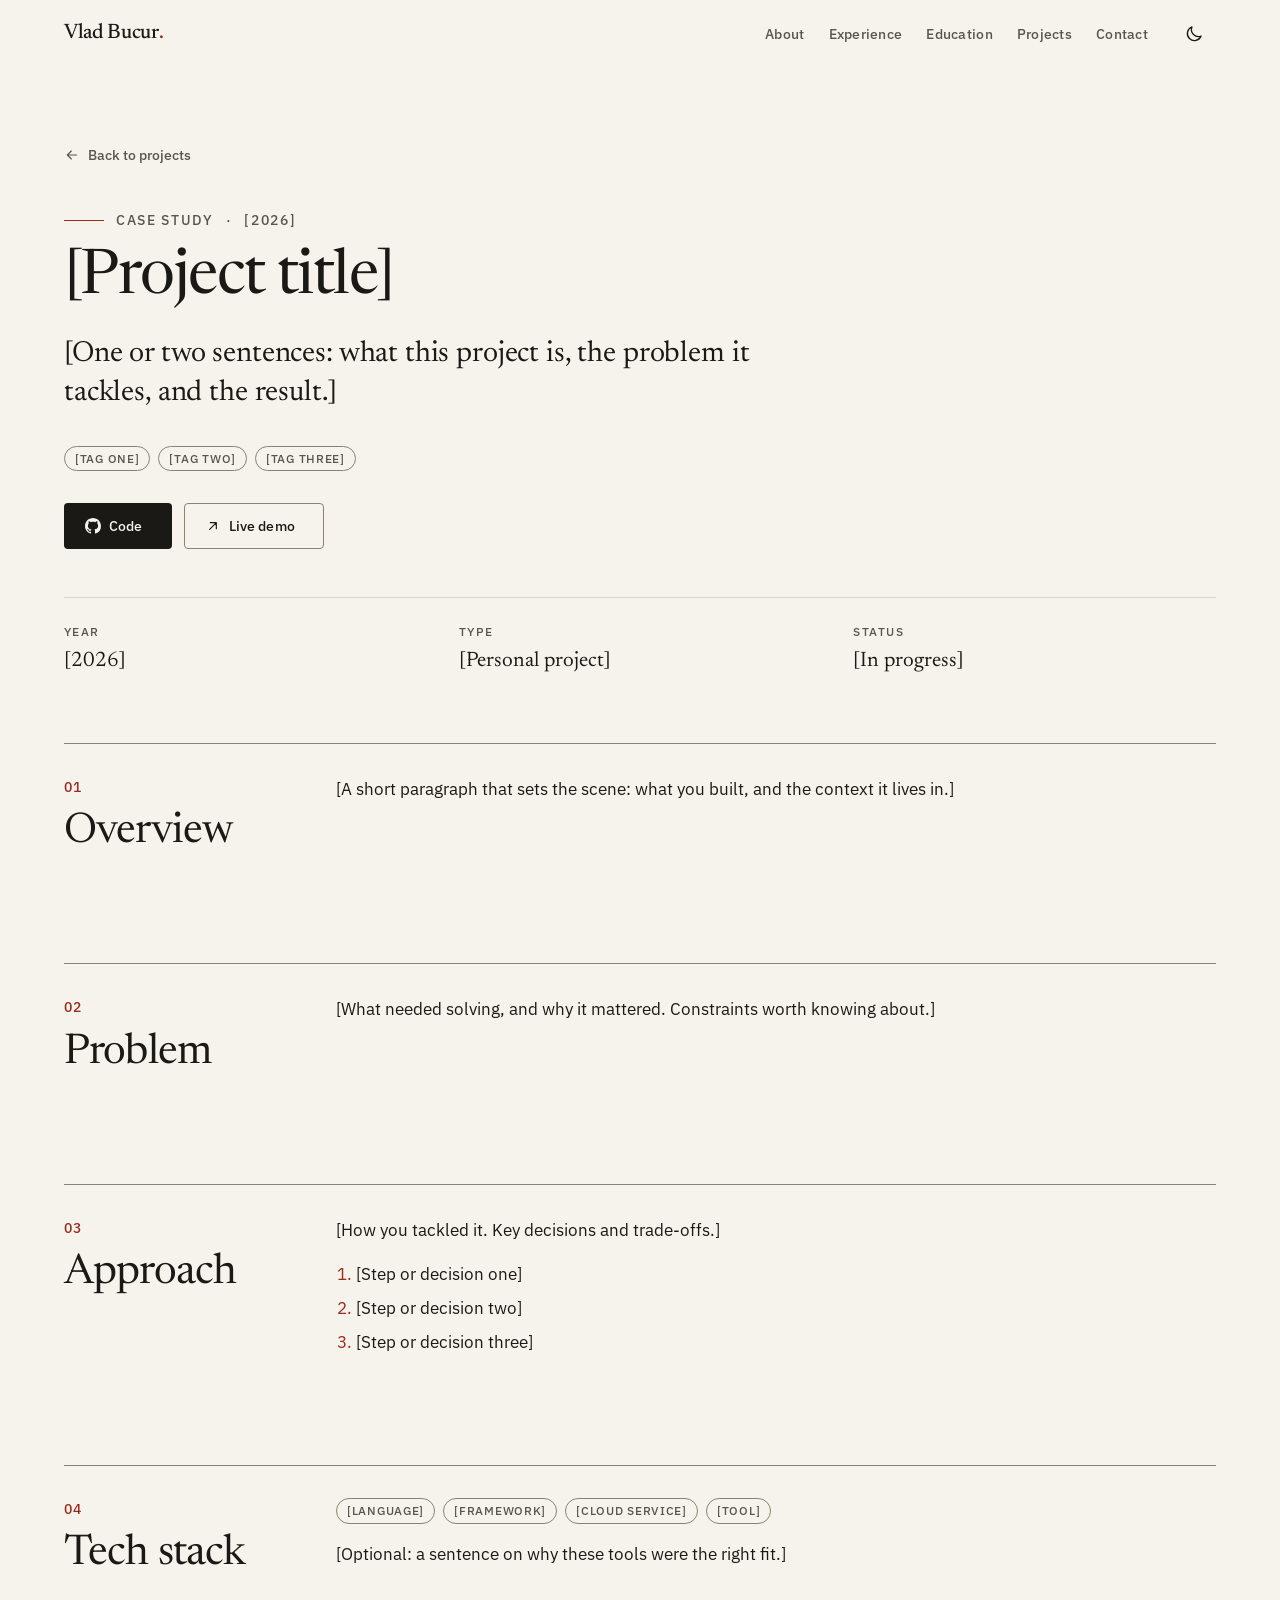
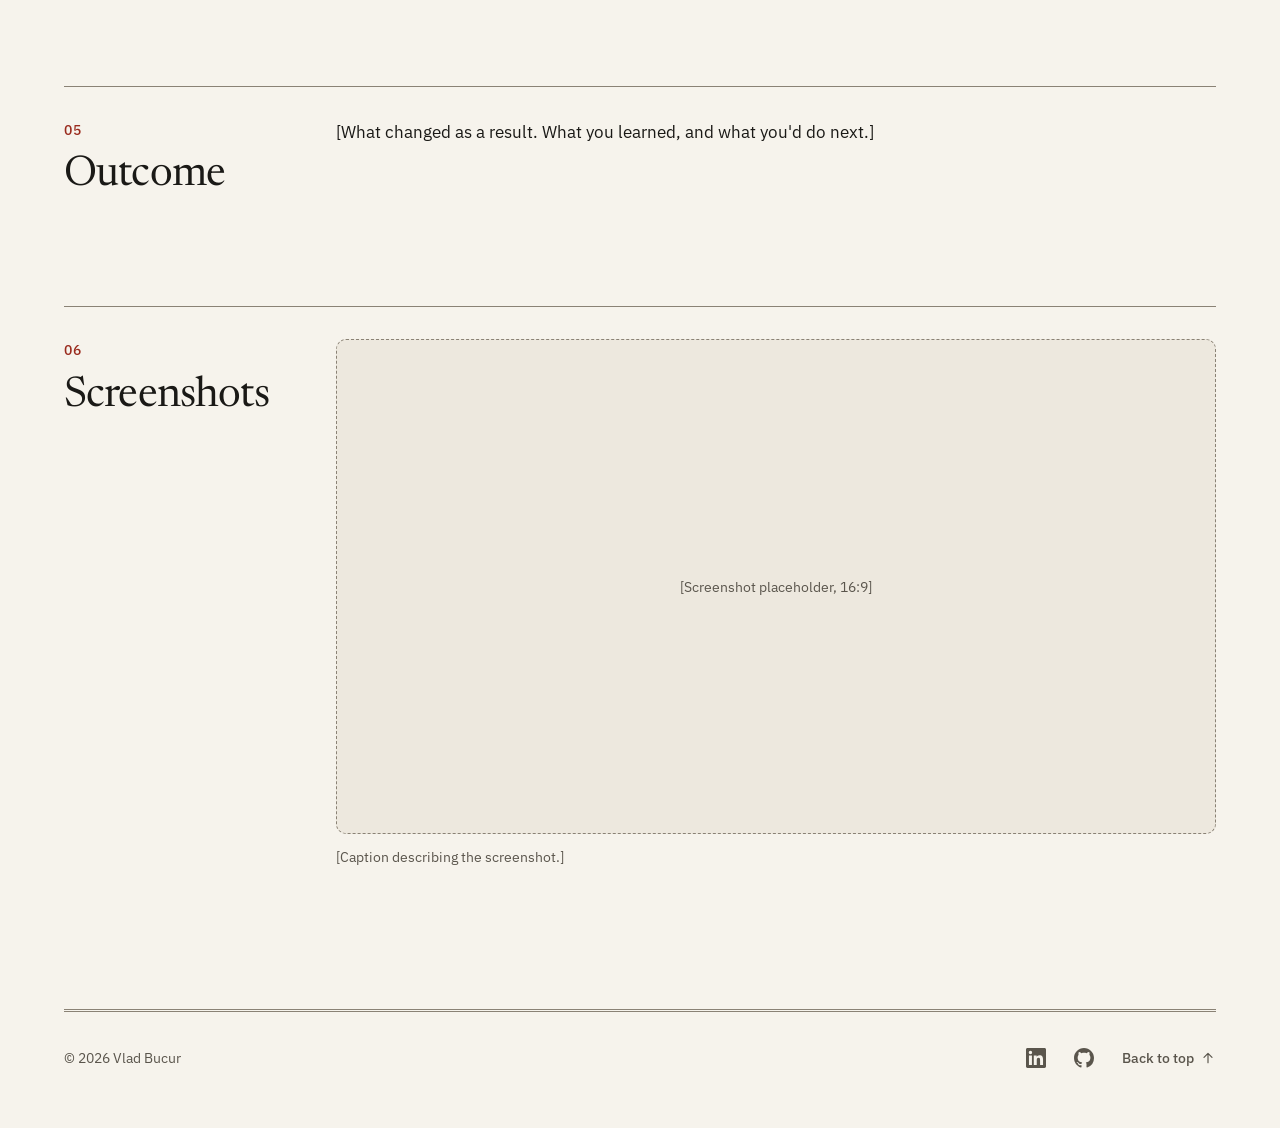
==== projects/_template/index.html @ edc07be3 "Launch personal portfolio site Static GitHub Pages site: hero with monogram (photo slot), About, Exp" ====
<!doctype html>
<!--
  PROJECT CASE-STUDY TEMPLATE
  1. Copy this whole folder: projects/_template/  to  projects/<your-slug>/
  2. In the copy, replace every placeholder in [square brackets] and the <title>/description.
  3. Delete the <meta name="robots" content="noindex"> line so the page can be indexed.
  4. Put screenshots next to this file (e.g. projects/<your-slug>/screenshot-1.png)
     and swap the placeholder box in "Screenshots" for an <img> (example inside).
     Strip location data from images and crop or blur hostnames, IPs, usernames,
     and internal URLs before committing.
  5. Add a matching card on the home page (see the comment in index.html, #projects).
  Paths are relative (../../assets/...) so the page works at any base URL.
-->
<html lang="en">
<head>
  <meta charset="utf-8">
  <meta name="viewport" content="width=device-width, initial-scale=1">
  <title>[Project title] — Vlad Bucur</title>
  <meta name="robots" content="noindex">

  <!-- Apply the saved theme before first paint (prevents a light/dark flash). -->
  <script>
    (function () {
      var d = document.documentElement;
      d.classList.add('js');
      try {
        var t = localStorage.getItem('theme');
        if (t === 'light' || t === 'dark') d.setAttribute('data-theme', t);
      } catch (e) {}
    })();
  </script>

  <meta name="description" content="[One-sentence summary of the project.]">
  <meta name="color-scheme" content="light dark">
  <meta name="theme-color" content="#F6F3EC" media="(prefers-color-scheme: light)">
  <meta name="theme-color" content="#131210" media="(prefers-color-scheme: dark)">
  <meta property="og:type" content="article">
  <meta property="og:title" content="[Project title] — Vlad Bucur">
  <meta property="og:description" content="[One-sentence summary of the project.]">
  <meta name="twitter:card" content="summary">
  <meta name="twitter:title" content="[Project title] — Vlad Bucur">
  <meta name="twitter:description" content="[One-sentence summary of the project.]">

  <link rel="icon" href="../../assets/img/favicon.svg" type="image/svg+xml">

  <link rel="preconnect" href="https://fonts.googleapis.com">
  <link rel="preconnect" href="https://fonts.gstatic.com" crossorigin>
  <link rel="stylesheet" href="https://fonts.googleapis.com/css2?family=IBM+Plex+Sans:wght@400;500&family=Newsreader:ital,opsz,wght@0,6..72,400;0,6..72,500;1,6..72,400&display=swap">
  <link rel="stylesheet" href="../../assets/css/style.css">
  <script src="../../assets/js/main.js" defer></script>
</head>
<body id="top">
  <a class="skip-link" href="#main">Skip to content</a>

  <!-- ===================== Header (links point back to the home page) ===================== -->
  <header class="site-header" data-site-header>
    <div class="container site-header__inner">
      <a class="wordmark" href="../../index.html">Vlad Bucur<span class="wordmark__dot" aria-hidden="true">.</span></a>

      <button class="icon-button nav-toggle" type="button" aria-expanded="false" aria-controls="site-nav" data-nav-toggle>
        <span class="visually-hidden">Menu</span>
        <svg viewBox="0 0 24 24" fill="none" stroke="currentColor" stroke-width="1.6" stroke-linecap="round" aria-hidden="true" focusable="false"><line class="nav-toggle__bar nav-toggle__bar--top" x1="4" y1="9" x2="20" y2="9"/><line class="nav-toggle__bar nav-toggle__bar--bottom" x1="4" y1="15" x2="20" y2="15"/></svg>
      </button>

      <nav class="site-nav" id="site-nav" aria-label="Primary">
        <ul class="site-nav__list">
          <li><a class="site-nav__link" href="../../index.html#about">About</a></li>
          <li><a class="site-nav__link" href="../../index.html#experience">Experience</a></li>
          <li><a class="site-nav__link" href="../../index.html#education">Education</a></li>
          <li><a class="site-nav__link" href="../../index.html#projects">Projects</a></li>
          <li><a class="site-nav__link" href="../../index.html#contact">Contact</a></li>
        </ul>
      </nav>

      <div class="site-header__actions">
        <button class="icon-button theme-toggle" type="button" aria-label="Dark theme" aria-pressed="false" data-theme-toggle>
          <svg class="theme-toggle__moon" viewBox="0 0 24 24" fill="none" stroke="currentColor" stroke-width="1.6" stroke-linecap="round" stroke-linejoin="round" aria-hidden="true" focusable="false"><path d="M20.5 14.5A8.5 8.5 0 0 1 9.5 3.5a8.5 8.5 0 1 0 11 11z"/></svg>
          <svg class="theme-toggle__sun" viewBox="0 0 24 24" fill="none" stroke="currentColor" stroke-width="1.6" stroke-linecap="round" aria-hidden="true" focusable="false"><circle cx="12" cy="12" r="4"/><path d="M12 2.5v2M12 19.5v2M4.6 4.6 6 6M18 18l1.4 1.4M2.5 12h2M19.5 12h2M4.6 19.4 6 18M18 6l1.4-1.4"/></svg>
        </button>
      </div>
    </div>
  </header>

  <main id="main" tabindex="-1">
    <article class="case-study" aria-labelledby="case-study-title">

      <!-- ===================== Intro ===================== -->
      <header class="container case-study__intro">
        <a class="case-study__back" href="../../index.html#projects">
          <svg viewBox="0 0 24 24" fill="none" stroke="currentColor" stroke-width="1.75" stroke-linecap="round" stroke-linejoin="round" aria-hidden="true" focusable="false"><path d="M19 12H5M11 6l-6 6 6 6"/></svg>
          Back to projects
        </a>

        <p class="eyebrow case-study__eyebrow">Case study <span aria-hidden="true">·</span> <span>[2026]</span></p>
        <h1 class="case-study__title" id="case-study-title">[Project title]</h1>
        <p class="lede case-study__summary">[One or two sentences: what this project is, the problem it tackles, and the result.]</p>

        <ul class="tag-list case-study__tags" role="list" aria-label="Technologies">
          <li class="tag">[Tag one]</li>
          <li class="tag">[Tag two]</li>
          <li class="tag">[Tag three]</li>
        </ul>

        <!-- Remove any link the project doesn't have. -->
        <ul class="button-row case-study__actions" role="list">
          <li>
            <a class="button button--primary" href="https://github.com/Corpus777/[repo-name]" target="_blank" rel="noopener noreferrer">
              <svg viewBox="0 0 16 16" fill="currentColor" aria-hidden="true" focusable="false"><path d="M8 0C3.58 0 0 3.58 0 8c0 3.54 2.29 6.53 5.47 7.59.4.07.55-.17.55-.38 0-.19-.01-.82-.01-1.49-2.01.37-2.53-.49-2.69-.94-.09-.23-.48-.94-.82-1.13-.28-.15-.68-.52-.01-.53.63-.01 1.08.58 1.23.82.72 1.21 1.87.87 2.33.66.07-.52.28-.87.51-1.07-1.78-.2-3.64-.89-3.64-3.95 0-.87.31-1.59.82-2.15-.08-.2-.36-1.02.08-2.12 0 0 .67-.21 2.2.82.64-.18 1.32-.27 2-.27.68 0 1.36.09 2 .27 1.53-1.04 2.2-.82 2.2-.82.44 1.1.16 1.92.08 2.12.51.56.82 1.27.82 2.15 0 3.07-1.87 3.75-3.65 3.95.29.25.54.73.54 1.48 0 1.07-.01 1.93-.01 2.2 0 .21.15.46.55.38A8.013 8.013 0 0 0 16 8c0-4.42-3.58-8-8-8z"/></svg>
              Code<span class="visually-hidden"> (opens in a new tab)</span>
            </a>
          </li>
          <li>
            <a class="button button--secondary" href="[https://live-demo-url]" target="_blank" rel="noopener noreferrer">
              <svg viewBox="0 0 24 24" fill="none" stroke="currentColor" stroke-width="1.75" stroke-linecap="round" stroke-linejoin="round" aria-hidden="true" focusable="false"><path d="M7 17 17 7M8 7h9v9"/></svg>
              Live demo<span class="visually-hidden"> (opens in a new tab)</span>
            </a>
          </li>
        </ul>

        <dl class="case-study__facts">
          <div>
            <dt>Year</dt>
            <dd>[2026]</dd>
          </div>
          <div>
            <dt>Type</dt>
            <dd>[Personal project]</dd>
          </div>
          <div>
            <dt>Status</dt>
            <dd>[In progress]</dd>
          </div>
        </dl>
      </header>

      <!-- ===================== 01 Overview ===================== -->
      <section class="section" aria-labelledby="overview-title">
        <div class="container">
          <div class="section__grid">
            <div class="section__head">
              <span class="section__num" aria-hidden="true">01</span>
              <h2 class="section__title" id="overview-title">Overview</h2>
            </div>
            <div class="section__body prose">
              <p>[A short paragraph that sets the scene: what you built, and the context it lives in.]</p>
            </div>
          </div>
        </div>
      </section>

      <!-- ===================== 02 Problem ===================== -->
      <section class="section" aria-labelledby="problem-title">
        <div class="container">
          <div class="section__grid">
            <div class="section__head">
              <span class="section__num" aria-hidden="true">02</span>
              <h2 class="section__title" id="problem-title">Problem</h2>
            </div>
            <div class="section__body prose">
              <p>[What needed solving, and why it mattered. Constraints worth knowing about.]</p>
            </div>
          </div>
        </div>
      </section>

      <!-- ===================== 03 Approach ===================== -->
      <section class="section" aria-labelledby="approach-title">
        <div class="container">
          <div class="section__grid">
            <div class="section__head">
              <span class="section__num" aria-hidden="true">03</span>
              <h2 class="section__title" id="approach-title">Approach</h2>
            </div>
            <div class="section__body prose">
              <p>[How you tackled it. Key decisions and trade-offs.]</p>
              <ol>
                <li>[Step or decision one]</li>
                <li>[Step or decision two]</li>
                <li>[Step or decision three]</li>
              </ol>
            </div>
          </div>
        </div>
      </section>

      <!-- ===================== 04 Tech stack ===================== -->
      <section class="section" aria-labelledby="stack-title">
        <div class="container">
          <div class="section__grid">
            <div class="section__head">
              <span class="section__num" aria-hidden="true">04</span>
              <h2 class="section__title" id="stack-title">Tech stack</h2>
            </div>
            <div class="section__body prose">
              <ul class="tag-list" role="list" aria-label="Tech stack">
                <li class="tag">[Language]</li>
                <li class="tag">[Framework]</li>
                <li class="tag">[Cloud service]</li>
                <li class="tag">[Tool]</li>
              </ul>
              <p>[Optional: a sentence on why these tools were the right fit.]</p>
            </div>
          </div>
        </div>
      </section>

      <!-- ===================== 05 Outcome ===================== -->
      <section class="section" aria-labelledby="outcome-title">
        <div class="container">
          <div class="section__grid">
            <div class="section__head">
              <span class="section__num" aria-hidden="true">05</span>
              <h2 class="section__title" id="outcome-title">Outcome</h2>
            </div>
            <div class="section__body prose">
              <p>[What changed as a result. What you learned, and what you'd do next.]</p>
            </div>
          </div>
        </div>
      </section>

      <!-- ===================== 06 Screenshots ===================== -->
      <section class="section" aria-labelledby="screenshots-title">
        <div class="container">
          <div class="section__grid">
            <div class="section__head">
              <span class="section__num" aria-hidden="true">06</span>
              <h2 class="section__title" id="screenshots-title">Screenshots</h2>
            </div>
            <div class="section__body">
              <figure class="case-study__figure">
                <!-- Replace this placeholder box with your image, e.g.
                     <img src="screenshot-1.png" alt="Describe what the screenshot shows" width="1600" height="900" loading="lazy"> -->
                <div class="case-study__placeholder">[Screenshot placeholder, 16:9]</div>
                <figcaption>[Caption describing the screenshot.]</figcaption>
              </figure>
            </div>
          </div>
        </div>
      </section>

    </article>
  </main>

  <!-- ===================== Footer ===================== -->
  <footer class="site-footer">
    <div class="container">
      <div class="site-footer__inner">
        <p class="site-footer__copy">© 2026 Vlad Bucur</p>
        <div class="site-footer__end">
          <ul class="social-list" role="list">
            <li>
              <a class="icon-button" href="https://www.linkedin.com/in/vladbucur1/" target="_blank" rel="noopener noreferrer" aria-label="LinkedIn (opens in a new tab)">
                <svg viewBox="0 0 24 24" fill="currentColor" aria-hidden="true" focusable="false"><path d="M20.447 20.452h-3.554v-5.569c0-1.328-.027-3.037-1.852-3.037-1.853 0-2.136 1.445-2.136 2.939v5.667H9.351V9h3.414v1.561h.046c.477-.9 1.637-1.85 3.37-1.85 3.601 0 4.267 2.37 4.267 5.455v6.286zM5.337 7.433a2.062 2.062 0 1 1 0-4.125 2.062 2.062 0 0 1 0 4.125zM7.119 20.452H3.555V9h3.564v11.452zM22.225 0H1.771C.792 0 0 .774 0 1.729v20.542C0 23.227.792 24 1.771 24h20.451C23.2 24 24 23.227 24 22.271V1.729C24 .774 23.2 0 22.222 0h.003z"/></svg>
              </a>
            </li>
            <li>
              <a class="icon-button" href="https://github.com/Corpus777" target="_blank" rel="noopener noreferrer" aria-label="GitHub (opens in a new tab)">
                <svg viewBox="0 0 16 16" fill="currentColor" aria-hidden="true" focusable="false"><path d="M8 0C3.58 0 0 3.58 0 8c0 3.54 2.29 6.53 5.47 7.59.4.07.55-.17.55-.38 0-.19-.01-.82-.01-1.49-2.01.37-2.53-.49-2.69-.94-.09-.23-.48-.94-.82-1.13-.28-.15-.68-.52-.01-.53.63-.01 1.08.58 1.23.82.72 1.21 1.87.87 2.33.66.07-.52.28-.87.51-1.07-1.78-.2-3.64-.89-3.64-3.95 0-.87.31-1.59.82-2.15-.08-.2-.36-1.02.08-2.12 0 0 .67-.21 2.2.82.64-.18 1.32-.27 2-.27.68 0 1.36.09 2 .27 1.53-1.04 2.2-.82 2.2-.82.44 1.1.16 1.92.08 2.12.51.56.82 1.27.82 2.15 0 3.07-1.87 3.75-3.65 3.95.29.25.54.73.54 1.48 0 1.07-.01 1.93-.01 2.2 0 .21.15.46.55.38A8.013 8.013 0 0 0 16 8c0-4.42-3.58-8-8-8z"/></svg>
              </a>
            </li>
          </ul>
          <a class="site-footer__top" href="#top">
            Back to top
            <svg viewBox="0 0 24 24" fill="none" stroke="currentColor" stroke-width="1.75" stroke-linecap="round" stroke-linejoin="round" aria-hidden="true" focusable="false"><path d="M12 19V5M6 11l6-6 6 6"/></svg>
          </a>
        </div>
      </div>
    </div>
  </footer>
</body>
</html>
---- assets/css/style.css ----
/* ==========================================================================
   Vlad Bucur — portfolio stylesheet
   Direction: "Editorial" — serif display (Newsreader) + sans body (IBM Plex Sans),
   paper-and-ink palette with a single red-ink accent, hairline rules.

   Contents
     1.  Tokens (light default, explicit dark, system-dark fallback)
     2.  Base & reset
     3.  Utilities (container, visually-hidden, skip link, eyebrow, prose)
     4.  Header & navigation
     5.  Buttons & icon buttons
     6.  Hero & portrait
     7.  Sections (shared two-column layout)
     8.  Timeline (experience + education)
     9.  Projects (empty state, grid, card, tags)
     10. Contact link rows
     11. Footer
     12. Case-study page (projects/<slug>/index.html)
     13. Motion & reduced motion
     14. Print

   Naming: BEM-ish. .block, .block__element, .block--modifier.
           State classes are prefixed .is-* (toggled by assets/js/main.js).
           html.js is added by the inline <head> script when JS runs.
   ========================================================================== */


/* 1. Tokens
   ========================================================================== */

:root {
  color-scheme: light;

  /* Color — light (default). Contrast checked against --bg/--surface/--bg-sunken:
     text 15.9:1, muted 6.1–7.1:1, accent 6.3–7.3:1, rule-strong 3.1–3.6:1 (UI). */
  --bg: #F6F3EC;            /* paper */
  --bg-sunken: #EDE8DE;     /* recessed panels, portrait frame */
  --surface: #FBFAF6;       /* raised cards */
  --text: #1A1916;          /* ink */
  --text-muted: #5A554C;
  --rule: #DCD5C8;          /* decorative hairlines */
  --rule-strong: #8A8275;   /* borders that identify controls (>= 3:1) */
  --accent: #9A2B1E;        /* red ink */
  --accent-strong: #7A1F14; /* accent hover */
  --on-accent: #FBFAF6;
  --ink: var(--text);       /* primary button fill */
  --on-ink: var(--bg);
  --focus: var(--accent);

  /* Type */
  --font-display: "Newsreader", "Iowan Old Style", "Palatino Linotype", Palatino, Georgia, serif;
  --font-sans: "IBM Plex Sans", ui-sans-serif, system-ui, -apple-system, "Segoe UI", Roboto, "Helvetica Neue", Arial, sans-serif;

  --step--1: clamp(0.8125rem, 0.79rem + 0.1vw, 0.875rem);
  --step-0: clamp(1rem, 0.97rem + 0.15vw, 1.0625rem);
  --step-1: clamp(1.125rem, 1.06rem + 0.35vw, 1.3125rem);
  --step-2: clamp(1.375rem, 1.22rem + 0.75vw, 1.875rem);
  --step-3: clamp(1.75rem, 1.45rem + 1.5vw, 2.75rem);
  --step-4: clamp(2.25rem, 1.7rem + 2.75vw, 4rem);
  --step-5: clamp(3rem, 1.9rem + 5.5vw, 6.75rem);

  /* Space (8pt-ish scale) */
  --space-3xs: 0.25rem;
  --space-2xs: 0.5rem;
  --space-xs: 0.75rem;
  --space-s: 1rem;
  --space-m: 1.5rem;
  --space-l: 2rem;
  --space-xl: 3rem;
  --space-2xl: 4rem;
  --space-3xl: 6rem;
  --space-section: clamp(3.5rem, 2rem + 6vw, 7rem);

  /* Shape: s = controls, m = containers, full = tags + portrait arch */
  --radius-s: 4px;
  --radius-m: 10px;
  --radius-full: 999px;

  /* Layout */
  --container: 72rem;
  --gutter: clamp(1rem, 0.5rem + 2.5vw, 2.5rem);
  --measure: 68ch;
  --header-h: 4.25rem;
  --touch: 44px;

  /* Motion */
  --ease: cubic-bezier(0.2, 0.7, 0.2, 1);
  --dur: 180ms;
}

/* Explicit dark choice (set by the toggle, persisted in localStorage). */
:root[data-theme="dark"] {
  color-scheme: dark;
  /* Contrast vs --bg/--surface/--bg-sunken: text 14–15.2:1, muted 6.5–7:1,
     accent 7–7.6:1, rule-strong 3.1–3.4:1 (UI). */
  --bg: #131210;
  --bg-sunken: #1C1B18;
  --surface: #1B1A17;
  --text: #ECE7DC;
  --text-muted: #A59E91;
  --rule: #2F2C27;
  --rule-strong: #6F685D;
  --accent: #EE8B72;
  --accent-strong: #F5A893;
  --on-accent: #131210;
}

/* No explicit choice: follow the OS. Keep in sync with the block above. */
@media (prefers-color-scheme: dark) {
  :root:not([data-theme="light"]) {
    color-scheme: dark;
    --bg: #131210;
    --bg-sunken: #1C1B18;
    --surface: #1B1A17;
    --text: #ECE7DC;
    --text-muted: #A59E91;
    --rule: #2F2C27;
    --rule-strong: #6F685D;
    --accent: #EE8B72;
    --accent-strong: #F5A893;
    --on-accent: #131210;
  }
}


/* 2. Base & reset
   ========================================================================== */

*,
*::before,
*::after {
  box-sizing: border-box;
}

html {
  -webkit-text-size-adjust: 100%;
  text-size-adjust: 100%;
  scroll-padding-top: calc(var(--header-h) + var(--space-s));
}

body {
  margin: 0;
  min-height: 100vh;
  background-color: var(--bg);
  color: var(--text);
  font-family: var(--font-sans);
  font-size: var(--step-0);
  line-height: 1.6;
  text-rendering: optimizeLegibility;
  -webkit-font-smoothing: antialiased;
  -moz-osx-font-smoothing: grayscale;
  overflow-wrap: break-word;
}

h1, h2, h3, h4, p, ul, ol, dl, dd, figure {
  margin: 0;
}

h1, h2, h3, h4 {
  font-family: var(--font-display);
  font-weight: 400;
  line-height: 1.15;
  letter-spacing: -0.01em;
  text-wrap: balance;
}

p {
  text-wrap: pretty;
}

img,
svg {
  display: block;
  max-width: 100%;
}

a {
  color: inherit;
  text-decoration-thickness: 1px;
  text-underline-offset: 0.2em;
}

button {
  font: inherit;
  color: inherit;
}

::selection {
  background-color: var(--accent);
  color: var(--on-accent);
}

:focus-visible {
  outline: 2px solid var(--focus);
  outline-offset: 3px;
  border-radius: var(--radius-s);
}

/* Programmatic focus target for the skip link; no ring needed. */
main:focus {
  outline: none;
}


/* 3. Utilities
   ========================================================================== */

.container {
  width: 100%;
  max-width: calc(var(--container) + 2 * var(--gutter));
  margin-inline: auto;
  padding-inline: var(--gutter);
}

.visually-hidden {
  position: absolute !important;
  width: 1px;
  height: 1px;
  margin: -1px;
  padding: 0;
  overflow: hidden;
  clip: rect(0 0 0 0);
  clip-path: inset(50%);
  white-space: nowrap;
  border: 0;
}

.skip-link {
  position: absolute;
  top: var(--space-xs);
  left: var(--gutter);
  z-index: 100;
  display: inline-flex;
  align-items: center;
  min-height: var(--touch);
  padding: 0 var(--space-s);
  border-radius: var(--radius-s);
  background-color: var(--ink);
  color: var(--on-ink);
  font-weight: 500;
  text-decoration: none;
  transform: translateY(-200%);
}

.skip-link:focus,
.skip-link:focus-visible {
  transform: none;
}

/* Small uppercase label used above titles. */
.eyebrow {
  display: flex;
  flex-wrap: wrap;
  align-items: center;
  gap: var(--space-3xs) var(--space-xs);
  font-family: var(--font-sans);
  font-size: var(--step--1);
  font-weight: 500;
  letter-spacing: 0.12em;
  text-transform: uppercase;
  color: var(--text-muted);
}

/* Long-form text block with a comfortable measure. */
.prose {
  max-width: var(--measure);
}

.prose > * + * {
  margin-top: 1em;
}

.prose a,
.text-link {
  color: var(--accent);
  text-decoration-line: underline;
  text-decoration-color: color-mix(in srgb, currentColor 40%, transparent);
  transition: color var(--dur) var(--ease), text-decoration-color var(--dur) var(--ease);
}

.prose a:hover,
.text-link:hover {
  color: var(--accent-strong);
  text-decoration-color: currentColor;
}

/* Plain lists only: classed lists (.tag-list, etc.) keep their own styling. */
.prose ul:not([class]),
.prose ol:not([class]) {
  padding-left: 1.25rem;
}

.prose ul:not([class]) > li + li,
.prose ol:not([class]) > li + li {
  margin-top: 0.4em;
}

.prose ul:not([class]) > li::marker,
.prose ol:not([class]) > li::marker {
  color: var(--accent);
  font-variant-numeric: tabular-nums;
}

/* Larger serif paragraph that opens a section. */
.lede {
  max-width: 34ch;
  font-family: var(--font-display);
  font-size: var(--step-2);
  line-height: 1.35;
  letter-spacing: -0.005em;
  color: var(--text);
}

/* Typographer's ampersand. */
.amp {
  font-family: var(--font-display);
  font-style: italic;
  color: var(--accent);
}


/* 4. Header & navigation
   ========================================================================== */

.site-header {
  position: sticky;
  top: 0;
  z-index: 50;
  background-color: var(--bg);
  border-bottom: 1px solid transparent;
  transition: border-color var(--dur) var(--ease);
}

.site-header.is-scrolled,
.site-header.is-nav-open {
  border-bottom-color: var(--rule);
}

.site-header__inner {
  display: flex;
  align-items: center;
  gap: var(--space-s);
  min-height: var(--header-h);
}

.wordmark {
  display: inline-flex;
  align-items: center;
  min-height: var(--touch);
  margin-right: auto;
  font-family: var(--font-display);
  font-size: 1.3125rem;
  font-weight: 500;
  letter-spacing: -0.015em;
  text-decoration: none;
  white-space: nowrap;
}

.wordmark__dot {
  color: var(--accent);
}

.site-nav__list {
  display: flex;
  flex-wrap: wrap;
  gap: 0 var(--space-m);
  list-style: none;
  padding: 0;
}

.site-nav__link {
  position: relative;
  display: inline-flex;
  align-items: center;
  min-height: var(--touch);
  font-size: var(--step--1);
  font-weight: 500;
  letter-spacing: 0.02em;
  color: var(--text-muted);
  text-decoration: none;
  transition: color var(--dur) var(--ease);
}

.site-nav__link::after {
  content: "";
  position: absolute;
  left: 0;
  right: 0;
  bottom: 0.625rem;
  height: 1px;
  background-color: currentColor;
  transform: scaleX(0);
  transform-origin: left center;
  transition: transform var(--dur) var(--ease);
}

.site-nav__link:hover,
.site-nav__link[aria-current] {
  color: var(--text);
}

.site-nav__link:hover::after,
.site-nav__link[aria-current]::after {
  transform: scaleX(1);
}

.site-header__actions {
  display: flex;
  align-items: center;
  gap: var(--space-3xs);
}

/* Theme toggle icon swap: moon in light mode, sun in dark mode. */
.theme-toggle__sun {
  display: none;
}

:root[data-theme="dark"] .theme-toggle__sun {
  display: block;
}

:root[data-theme="dark"] .theme-toggle__moon {
  display: none;
}

@media (prefers-color-scheme: dark) {
  :root:not([data-theme="light"]) .theme-toggle__sun {
    display: block;
  }

  :root:not([data-theme="light"]) .theme-toggle__moon {
    display: none;
  }
}

/* Menu icon: two rules that cross into an X when open. */
.nav-toggle__bar {
  transform-origin: 12px 12px;
  transition: transform var(--dur) var(--ease);
}

.nav-toggle[aria-expanded="true"] .nav-toggle__bar--top {
  transform: rotate(45deg) translateY(3px);
}

.nav-toggle[aria-expanded="true"] .nav-toggle__bar--bottom {
  transform: rotate(-45deg) translateY(-3px);
}

/* JS-only controls are hidden when scripts don't run. */
html:not(.js) .theme-toggle,
html:not(.js) .nav-toggle {
  display: none;
}

/* Small screens */
@media not all and (min-width: 48em) {
  /* Without JS the nav simply wraps onto its own row; the taller bar scrolls
     away instead of pinning, so it never covers anchor targets. */
  html:not(.js) {
    scroll-padding-top: var(--space-s);
  }

  html:not(.js) .site-header {
    position: static;
  }

  html:not(.js) .site-header__inner {
    flex-wrap: wrap;
  }

  html:not(.js) .site-nav {
    order: 3;
    width: 100%;
    padding-bottom: var(--space-2xs);
  }

  /* With JS: a disclosure panel under the header bar. */
  .js .site-nav {
    position: absolute;
    top: 100%;
    left: 0;
    right: 0;
    display: none;
    max-height: calc(100vh - var(--header-h));
    max-height: calc(100dvh - var(--header-h));
    overflow-y: auto;
    overscroll-behavior: contain;
    background-color: var(--bg);
    border-bottom: 1px solid var(--rule);
  }

  /* The toggle now precedes the nav in the DOM (focus order); keep the old
     tight spacing next to the theme toggle. */
  .js .nav-toggle {
    margin-right: calc(var(--space-3xs) - var(--space-s));
  }

  .js .site-header.is-nav-open .site-nav {
    display: block;
  }

  .js .site-nav__list {
    flex-direction: column;
    max-width: calc(var(--container) + 2 * var(--gutter));
    margin-inline: auto;
    padding: var(--space-2xs) var(--gutter) var(--space-s);
  }

  .js .site-nav__link {
    width: 100%;
    min-height: 3rem;
    font-family: var(--font-display);
    font-size: var(--step-2);
    font-weight: 400;
    letter-spacing: -0.01em;
    color: var(--text);
    border-bottom: 1px solid var(--rule);
  }

  .js .site-nav__list > li:last-child .site-nav__link {
    border-bottom: 0;
  }

  .js .site-nav__link::after {
    display: none;
  }

  .js .site-nav__link[aria-current] {
    color: var(--accent);
    text-decoration: underline;
    text-decoration-thickness: 1px;
    text-underline-offset: 0.25em;
  }
}

@media (min-width: 48em) {
  /* Doubled class so this beats the later .icon-button display rule. */
  .icon-button.nav-toggle {
    display: none;
  }

  .site-nav {
    margin-right: var(--space-2xs);
  }
}


/* 5. Buttons & icon buttons
   ========================================================================== */

.button-row {
  display: flex;
  flex-wrap: wrap;
  gap: var(--space-xs);
  list-style: none;
  padding: 0;
}

.button {
  display: inline-flex;
  align-items: center;
  justify-content: center;
  gap: var(--space-2xs);
  min-height: 2.875rem;
  padding: 0.6875rem 1.25rem;
  border: 1px solid transparent;
  border-radius: var(--radius-s);
  font-family: var(--font-sans);
  font-size: var(--step--1);
  font-weight: 500;
  line-height: 1.2;
  letter-spacing: 0.01em;
  text-decoration: none;
  cursor: pointer;
  transition:
    background-color var(--dur) var(--ease),
    border-color var(--dur) var(--ease),
    color var(--dur) var(--ease);
}

.button svg {
  flex: none;
  width: 1rem;
  height: 1rem;
}

.button--primary {
  background-color: var(--ink);
  color: var(--on-ink);
}

.button--primary:hover {
  background-color: var(--accent);
  color: var(--on-accent);
}

.button--secondary {
  border-color: var(--rule-strong);
  color: var(--text);
}

.button--secondary:hover {
  border-color: var(--text);
  background-color: var(--bg-sunken);
}

.icon-button {
  display: inline-grid;
  place-items: center;
  width: var(--touch);
  height: var(--touch);
  padding: 0;
  border: 1px solid transparent;
  border-radius: var(--radius-s);
  background: transparent;
  color: var(--text);
  cursor: pointer;
  transition: background-color var(--dur) var(--ease), color var(--dur) var(--ease);
}

.icon-button:hover {
  background-color: var(--bg-sunken);
}

.icon-button svg {
  width: 1.25rem;
  height: 1.25rem;
}


/* 6. Hero & portrait
   ========================================================================== */

.hero {
  padding-block: clamp(2.5rem, 1rem + 6vw, 6rem) clamp(3rem, 1.5rem + 6vw, 6.5rem);
}

.hero__grid {
  display: grid;
  grid-template-columns: minmax(0, 1fr);
  gap: var(--space-xl);
  align-items: center;
}

.hero__eyebrow::before {
  content: "";
  width: 2.5rem;
  height: 1px;
  background-color: var(--accent);
}

@media not all and (min-width: 30em) {
  .hero__eyebrow {
    column-gap: var(--space-2xs);
  }

  .hero__eyebrow::before {
    display: none;
  }
}

.hero__title {
  margin-top: var(--space-m);
  font-size: var(--step-5);
  font-weight: 400;
  line-height: 0.95;
  letter-spacing: -0.03em;
}

.hero__role {
  margin-top: var(--space-s);
  font-family: var(--font-display);
  font-size: var(--step-2);
  font-style: italic;
  line-height: 1.2;
  color: var(--accent);
}

.hero__tagline {
  max-width: 38ch;
  margin-top: var(--space-m);
  font-size: var(--step-1);
  line-height: 1.55;
  color: var(--text-muted);
}

.hero__actions {
  margin-top: var(--space-l);
}

/* Portrait: arch-topped frame with an offset hairline outline.
   The monogram sits underneath; the <img> covers it once loaded and is
   removed on error, so a missing photo never shows a broken-image icon. */
.portrait {
  position: relative;
  isolation: isolate;
  width: clamp(11rem, 44vw, 15rem);
  margin-right: 0.875rem; /* room for the offset outline */
  --portrait-radius: 50% 50% var(--radius-m) var(--radius-m) / 40% 40% var(--radius-m) var(--radius-m);
}

.portrait::before {
  content: "";
  position: absolute;
  inset: 0;
  z-index: -1;
  border: 1px solid var(--accent);
  border-radius: var(--portrait-radius);
  transform: translate(0.875rem, 0.875rem);
}

.portrait__frame {
  position: relative;
  display: grid;
  place-items: center;
  aspect-ratio: 4 / 5;
  overflow: hidden;
  border-radius: var(--portrait-radius);
  background-color: var(--bg-sunken);
}

/* Contour rings radiating from the base of the arch (monogram backdrop). */
.portrait__frame::before {
  content: "";
  position: absolute;
  inset: 0;
  background-image: repeating-radial-gradient(
    circle at 50% 100%,
    transparent 0 13px,
    var(--rule) 13.5px 14.5px,
    transparent 15px 16px
  );
  -webkit-mask-image: radial-gradient(circle at 50% 52%, transparent 0 28%, #000 62%);
  mask-image: radial-gradient(circle at 50% 52%, transparent 0 28%, #000 62%);
}

.portrait__monogram {
  position: relative;
  font-family: var(--font-display);
  font-size: clamp(3.75rem, 2.5rem + 5vw, 6.5rem);
  font-style: italic;
  font-weight: 400;
  line-height: 1;
  letter-spacing: -0.05em;
  color: var(--accent);
  user-select: none;
  /* optical nudge: italics lean right */
  transform: translateX(-0.04em);
}

.portrait__img {
  position: absolute;
  inset: 0;
  width: 100%;
  height: 100%;
  object-fit: cover;
  object-position: 50% 25%;
  color: transparent; /* no-JS fallback: hide alt text if the file is missing */
  transition: opacity 400ms var(--ease);
}

/* With JS, keep the photo invisible until it has actually loaded. */
.js .portrait__img:not(.is-loaded) {
  opacity: 0;
}

@media (min-width: 56em) {
  .hero__grid {
    grid-template-columns: minmax(0, 1fr) auto;
    gap: var(--space-3xl);
  }

  .portrait {
    width: clamp(15rem, 24vw, 21rem);
    margin-right: 1.25rem;
  }

  .portrait::before {
    transform: translate(1.25rem, 1.25rem);
  }
}

@media not all and (min-width: 56em) {
  /* Portrait leads on small screens; DOM keeps the h1 first. */
  .hero__portrait {
    order: -1;
  }
}


/* 7. Sections (shared layout)
   ========================================================================== */

.section {
  padding-bottom: var(--space-section);
}

.section__grid {
  display: grid;
  grid-template-columns: minmax(0, 1fr);
  gap: var(--space-l);
  padding-top: var(--space-m);
  border-top: 1px solid var(--rule-strong);
}

.section__head {
  display: flex;
  align-items: baseline;
  gap: var(--space-s);
}

.section__num {
  font-family: var(--font-sans);
  font-size: var(--step--1);
  font-weight: 500;
  font-variant-numeric: tabular-nums lining-nums;
  letter-spacing: 0.08em;
  color: var(--accent);
}

.section__title {
  font-size: var(--step-3);
  line-height: 1.05;
  letter-spacing: -0.02em;
}

.section__body {
  min-width: 0;
}

@media (min-width: 56em) {
  .section__grid {
    grid-template-columns: 14rem minmax(0, 1fr);
    gap: var(--space-xl);
    padding-top: var(--space-l);
  }

  .section__head {
    flex-direction: column;
    gap: var(--space-xs);
    align-self: start;
    position: sticky;
    top: calc(var(--header-h) + var(--space-l));
  }
}


/* 8. Timeline (experience + education)
   ========================================================================== */

.timeline {
  list-style: none;
  padding: 0;
}

.timeline__item {
  display: grid;
  grid-template-columns: minmax(0, 1fr);
  gap: var(--space-3xs) var(--space-l);
  padding-block: var(--space-m);
  border-bottom: 1px solid var(--rule);
}

.timeline__item:first-child {
  padding-top: var(--space-2xs);
}

/* Years: start / dash / end in fixed columns so numerals align vertically. */
.timeline__years {
  order: -1;
  display: grid;
  grid-template-columns: 4.4ch 2ch auto; /* 4 tabular digits + tracking */
  justify-content: start;
  align-items: baseline;
  font-size: var(--step--1);
  font-weight: 500;
  font-variant-numeric: tabular-nums lining-nums;
  letter-spacing: 0.04em;
  color: var(--text-muted);
}

.timeline__dash {
  text-align: center;
}

.timeline__now {
  display: inline-flex;
  align-items: center;
  gap: 0.4em;
  color: var(--accent);
}

.timeline__now::before {
  content: "";
  width: 0.375rem;
  height: 0.375rem;
  border-radius: var(--radius-full);
  background-color: currentColor;
}

.timeline__title {
  font-size: var(--step-2);
  line-height: 1.2;
}

.timeline--education .timeline__title {
  font-size: clamp(1.25rem, 1.14rem + 0.55vw, 1.625rem);
  max-width: 32ch;
}

.timeline__meta {
  margin-top: var(--space-3xs);
  color: var(--text-muted);
}

@media (min-width: 40em) {
  .timeline__item {
    grid-template-columns: 9.5rem minmax(0, 1fr);
    align-items: baseline;
  }
}


/* 9. Projects
   ========================================================================== */

/* Hide the empty state automatically once any project card exists. */
.projects:has(.project-card) .projects__empty {
  display: none;
}

.projects__empty {
  display: grid;
  gap: var(--space-xs);
  max-width: 40rem;
  padding: var(--space-l);
  border: 1px solid var(--rule);
  border-radius: var(--radius-m);
  background-color: var(--surface);
}

.projects__empty-icon {
  width: 2rem;
  height: 2rem;
  color: var(--accent);
}

.projects__empty-title {
  font-family: var(--font-display);
  font-size: var(--step-2);
  font-style: italic;
  line-height: 1.25;
}

.projects__empty-text {
  max-width: 52ch;
  color: var(--text-muted);
}

.projects__empty-link {
  justify-self: start;
  display: inline-flex;
  align-items: center;
  gap: 0.375rem;
  min-height: var(--touch);
  font-weight: 500;
}

.projects__empty-link svg,
.project-card__link svg,
.case-study__back svg,
.site-footer__top svg {
  flex: none;
  width: 1rem;
  height: 1rem;
  transition: transform var(--dur) var(--ease);
}

.projects__empty-link:hover svg {
  transform: translate(2px, -2px);
}

.project-grid {
  display: grid;
  grid-template-columns: repeat(auto-fill, minmax(min(100%, 19rem), 1fr));
  gap: var(--space-m);
}

.project-card {
  display: flex;
  flex-direction: column;
  gap: var(--space-s);
  padding: var(--space-m);
  border: 1px solid var(--rule);
  border-radius: var(--radius-m);
  background-color: var(--surface);
  transition: border-color var(--dur) var(--ease);
}

.project-card:hover,
.project-card:focus-within {
  border-color: var(--rule-strong);
}

.project-card__meta {
  display: flex;
  justify-content: space-between;
  gap: var(--space-s);
  font-size: var(--step--1);
  font-weight: 500;
  font-variant-numeric: tabular-nums lining-nums;
  letter-spacing: 0.08em;
  text-transform: uppercase;
  color: var(--text-muted);
}

.project-card__index {
  color: var(--accent);
}

.project-card__title {
  font-size: var(--step-2);
  line-height: 1.15;
}

.project-card__title a {
  text-decoration: none;
  background-image: linear-gradient(currentColor, currentColor);
  background-size: 0% 1px;
  background-position: 0 100%;
  background-repeat: no-repeat;
  transition: background-size 260ms var(--ease);
}

.project-card__title a:hover {
  background-size: 100% 1px;
}

.project-card__summary {
  color: var(--text-muted);
}

.project-card__links {
  display: flex;
  flex-wrap: wrap;
  gap: 0 var(--space-m);
  margin-top: auto;
  padding: var(--space-3xs) 0 0;
  border-top: 1px solid var(--rule);
  list-style: none;
}

.project-card__link {
  display: inline-flex;
  align-items: center;
  gap: 0.375rem;
  min-height: var(--touch);
  font-size: var(--step--1);
  font-weight: 500;
  color: var(--accent);
  text-decoration: none;
}

.project-card__link:hover {
  color: var(--accent-strong);
  text-decoration: underline;
}

.project-card__link:hover svg {
  transform: translate(2px, -2px);
}

/* Tag chips (non-interactive). */
.tag-list {
  display: flex;
  flex-wrap: wrap;
  gap: var(--space-2xs);
  list-style: none;
  padding: 0;
}

.tag {
  display: inline-flex;
  align-items: center;
  padding: 0.25rem 0.625rem;
  border: 1px solid var(--rule-strong);
  border-radius: var(--radius-full);
  font-size: 0.75rem;
  font-weight: 500;
  line-height: 1.3;
  letter-spacing: 0.06em;
  text-transform: uppercase;
  color: var(--text-muted);
}


/* 10. Contact link rows
   ========================================================================== */

.contact__lede {
  margin-bottom: var(--space-l);
}

.link-list {
  list-style: none;
  padding: 0;
  border-top: 1px solid var(--rule);
}

.link-row {
  display: grid;
  grid-template-columns: minmax(0, 1fr) auto;
  grid-template-areas:
    "label arrow"
    "handle arrow";
  align-items: center;
  gap: 0 var(--space-m);
  padding-block: var(--space-m);
  border-bottom: 1px solid var(--rule);
  text-decoration: none;
}

.link-row__label {
  grid-area: label;
  font-family: var(--font-display);
  font-size: var(--step-3);
  line-height: 1.1;
  letter-spacing: -0.02em;
  transition: color var(--dur) var(--ease);
}

.link-row__handle {
  grid-area: handle;
  font-size: var(--step--1);
  color: var(--text-muted);
  letter-spacing: 0.02em;
}

.link-row__arrow {
  grid-area: arrow;
  width: 1.75rem;
  height: 1.75rem;
  color: var(--accent);
  transition: transform var(--dur) var(--ease);
}

.link-row:hover .link-row__label {
  color: var(--accent);
}

.link-row:hover .link-row__arrow {
  transform: translate(4px, -4px);
}

@media (min-width: 40em) {
  .link-row {
    grid-template-columns: minmax(0, 1fr) auto auto;
    grid-template-areas: "label handle arrow";
    align-items: baseline;
  }

  .link-row__arrow {
    align-self: center;
  }
}


/* 11. Footer
   ========================================================================== */

.site-footer {
  padding-block: var(--space-l) var(--space-xl);
}

.site-footer__inner {
  display: flex;
  flex-wrap: wrap;
  align-items: center;
  justify-content: space-between;
  gap: var(--space-s) var(--space-m);
  padding-top: var(--space-m);
  border-top: 3px double var(--rule-strong);
}

.site-footer__copy {
  font-size: var(--step--1);
  color: var(--text-muted);
  font-variant-numeric: tabular-nums lining-nums;
}

.site-footer__end {
  display: flex;
  align-items: center;
  gap: var(--space-s);
}

.social-list {
  display: flex;
  gap: var(--space-3xs);
  list-style: none;
  padding: 0;
}

.social-list .icon-button {
  color: var(--text-muted);
}

.social-list .icon-button:hover {
  color: var(--text);
}

.site-footer__top {
  display: inline-flex;
  align-items: center;
  gap: 0.375rem;
  min-height: var(--touch);
  font-size: var(--step--1);
  font-weight: 500;
  color: var(--text-muted);
  text-decoration: none;
}

.site-footer__top:hover {
  color: var(--text);
}

.site-footer__top:hover svg {
  transform: translateY(-2px);
}


/* 12. Case-study page
   ========================================================================== */

.case-study__intro {
  padding-block: clamp(2rem, 1rem + 4vw, 4rem) var(--space-2xl);
}

.case-study__back {
  display: inline-flex;
  align-items: center;
  gap: var(--space-2xs);
  min-height: var(--touch);
  font-size: var(--step--1);
  font-weight: 500;
  color: var(--text-muted);
  text-decoration: none;
}

.case-study__back:hover {
  color: var(--text);
}

.case-study__back:hover svg {
  transform: translateX(-3px);
}

.case-study__eyebrow {
  margin-top: var(--space-l);
}

.case-study__eyebrow::before {
  content: "";
  width: 2.5rem;
  height: 1px;
  background-color: var(--accent);
}

.case-study__title {
  margin-top: var(--space-s);
  max-width: 18ch;
  font-size: var(--step-4);
  line-height: 1.02;
  letter-spacing: -0.025em;
}

.case-study__summary {
  margin-top: var(--space-m);
  max-width: 44ch;
}

.case-study__facts {
  display: grid;
  grid-template-columns: repeat(auto-fit, minmax(min(100%, 10rem), 1fr));
  gap: var(--space-s) var(--space-l);
  margin-top: var(--space-xl);
  padding-top: var(--space-m);
  border-top: 1px solid var(--rule);
}

.case-study__facts dt {
  font-size: 0.75rem;
  font-weight: 500;
  letter-spacing: 0.12em;
  text-transform: uppercase;
  color: var(--text-muted);
}

.case-study__facts dd {
  margin-top: var(--space-3xs);
  font-family: var(--font-display);
  font-size: var(--step-1);
}

.case-study__tags,
.case-study__actions {
  margin-top: var(--space-l);
}

.case-study__figure {
  display: grid;
  gap: var(--space-xs);
}

.case-study__placeholder {
  display: grid;
  place-items: center;
  aspect-ratio: 16 / 9;
  padding: var(--space-m);
  border: 1px dashed var(--rule-strong);
  border-radius: var(--radius-m);
  background-color: var(--bg-sunken);
  color: var(--text-muted);
  font-size: var(--step--1);
  text-align: center;
}

.case-study__figure img {
  width: 100%;
  height: auto;
  border: 1px solid var(--rule);
  border-radius: var(--radius-m);
  background-color: var(--bg-sunken);
}

.case-study__figure + .case-study__figure {
  margin-top: var(--space-l);
}

.case-study__figure figcaption {
  font-size: var(--step--1);
  color: var(--text-muted);
}


/* 13. Motion & reduced motion
   ========================================================================== */

@media (prefers-reduced-motion: no-preference) {
  html {
    scroll-behavior: smooth;
  }

  /* Gentle staggered entrance for the hero. Opacity/transform only: no layout shift. */
  .reveal {
    animation: reveal-rise 700ms var(--ease) both;
    animation-delay: calc(var(--reveal-order, 0) * 70ms);
  }

  @keyframes reveal-rise {
    from {
      opacity: 0;
      transform: translateY(0.5rem);
    }
    to {
      opacity: 1;
      transform: none;
    }
  }
}

@media (prefers-reduced-motion: reduce) {
  *,
  *::before,
  *::after {
    animation-duration: 0.01ms !important;
    animation-iteration-count: 1 !important;
    transition-duration: 0.01ms !important;
    scroll-behavior: auto !important;
  }
}


/* 14. Print
   ========================================================================== */

@media print {
  .site-header,
  .skip-link,
  .site-footer__end {
    display: none;
  }

  .section__head {
    position: static;
  }

  :root:root {
    color-scheme: light;
    --bg: #fff;
    --bg-sunken: #fff;
    --surface: #fff;
    --text: #000;
    --text-muted: #4A4640;
    --rule: #CCC;
    --rule-strong: #777;
    --accent: #9A2B1E;
    --accent-strong: #7A1F14;
    --on-accent: #fff;
  }
}
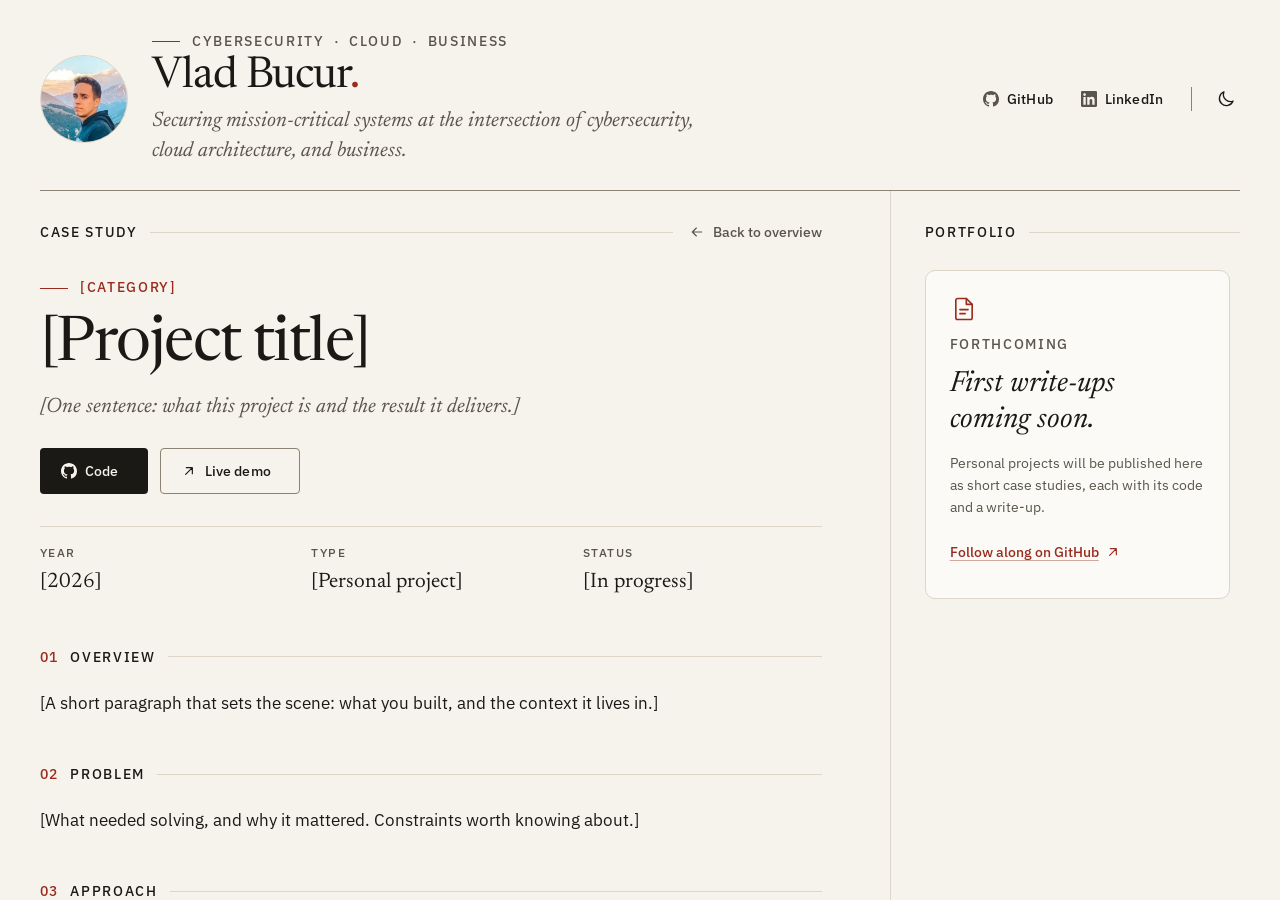
==== commit f24937fc: "Redesign as a two-column resume + portfolio layout Profile header with a round photo; resume column " ====
--- a/projects/_template/index.html
+++ b/projects/_template/index.html
@@ -1,14 +1,20 @@
 <!doctype html>
 <!--
-  PROJECT CASE-STUDY TEMPLATE
-  1. Copy this whole folder: projects/_template/  to  projects/<your-slug>/
-  2. In the copy, replace every placeholder in [square brackets] and the <title>/description.
-  3. Delete the <meta name="robots" content="noindex"> line so the page can be indexed.
-  4. Put screenshots next to this file (e.g. projects/<your-slug>/screenshot-1.png)
-     and swap the placeholder box in "Screenshots" for an <img> (example inside).
-     Strip location data from images and crop or blur hostnames, IPs, usernames,
-     and internal URLs before committing.
-  5. Add a matching card on the home page (see the comment in index.html, #projects).
+  PROJECT PAGE TEMPLATE
+  1. Copy this whole folder, projects/_template/, to projects/<slug>/
+     (slug: lowercase letters and digits, single hyphens between words, e.g. cloud-log-pipeline).
+  2. In the copy, set data-project on <body> to the slug. It must match the
+     slug of the entry in assets/js/projects-data.js; that card is then
+     highlighted in the sidebar. Leave data-root="../../" as it is.
+  3. Replace every placeholder in square brackets, including the <title>, the
+     meta descriptions, the canonical/og:url slug and the GitHub repo name.
+     Remove any button or section the project doesn't need; section numbers update automatically.
+  4. Delete the <meta name="robots" content="noindex"> line so the page can be indexed.
+  5. Add the project's entry at the top of window.PROJECTS in
+     assets/js/projects-data.js (that is what makes it appear in the sidebar).
+  6. Images go next to this file (cover.jpg, screenshot-1.png, ...). Strip location
+     data from every image, and crop or blur hostnames, IP addresses, usernames
+     and internal URLs in screenshots before committing.
   Paths are relative (../../assets/...) so the page works at any base URL.
 -->
 <html lang="en">
@@ -34,7 +40,12 @@
   <meta name="color-scheme" content="light dark">
   <meta name="theme-color" content="#F6F3EC" media="(prefers-color-scheme: light)">
   <meta name="theme-color" content="#131210" media="(prefers-color-scheme: dark)">
+
+  <link rel="canonical" href="https://corpus777.github.io/projects/[slug]/">
+
   <meta property="og:type" content="article">
+  <meta property="og:url" content="https://corpus777.github.io/projects/[slug]/">
+  <meta property="og:site_name" content="Vlad Bucur">
   <meta property="og:title" content="[Project title] — Vlad Bucur">
   <meta property="og:description" content="[One-sentence summary of the project.]">
   <meta name="twitter:card" content="summary">
@@ -47,226 +58,193 @@
   <link rel="preconnect" href="https://fonts.gstatic.com" crossorigin>
   <link rel="stylesheet" href="https://fonts.googleapis.com/css2?family=IBM+Plex+Sans:wght@400;500&family=Newsreader:ital,opsz,wght@0,6..72,400;0,6..72,500;1,6..72,400&display=swap">
   <link rel="stylesheet" href="../../assets/css/style.css">
+
+  <!-- Project data first, then the scripts that use it (defer keeps this order). -->
+  <script src="../../assets/js/projects-data.js" defer></script>
   <script src="../../assets/js/main.js" defer></script>
+  <script src="../../assets/js/portfolio.js" defer></script>
 </head>
-<body id="top">
+<!-- data-root: prefix from this page to the site root. data-project: this project's slug. -->
+<body data-root="../../" data-project="[slug]">
   <a class="skip-link" href="#main">Skip to content</a>
 
-  <!-- ===================== Header (links point back to the home page) ===================== -->
-  <header class="site-header" data-site-header>
-    <div class="container site-header__inner">
-      <a class="wordmark" href="../../index.html">Vlad Bucur<span class="wordmark__dot" aria-hidden="true">.</span></a>
-
-      <button class="icon-button nav-toggle" type="button" aria-expanded="false" aria-controls="site-nav" data-nav-toggle>
-        <span class="visually-hidden">Menu</span>
-        <svg viewBox="0 0 24 24" fill="none" stroke="currentColor" stroke-width="1.6" stroke-linecap="round" aria-hidden="true" focusable="false"><line class="nav-toggle__bar nav-toggle__bar--top" x1="4" y1="9" x2="20" y2="9"/><line class="nav-toggle__bar nav-toggle__bar--bottom" x1="4" y1="15" x2="20" y2="15"/></svg>
-      </button>
-
-      <nav class="site-nav" id="site-nav" aria-label="Primary">
-        <ul class="site-nav__list">
-          <li><a class="site-nav__link" href="../../index.html#about">About</a></li>
-          <li><a class="site-nav__link" href="../../index.html#experience">Experience</a></li>
-          <li><a class="site-nav__link" href="../../index.html#education">Education</a></li>
-          <li><a class="site-nav__link" href="../../index.html#projects">Projects</a></li>
-          <li><a class="site-nav__link" href="../../index.html#contact">Contact</a></li>
+  <div class="shell">
+
+    <!-- ===================== Profile header (name links home) ===================== -->
+    <header class="profile">
+      <div class="portrait profile__portrait reveal" style="--reveal-order: 0">
+        <div class="portrait__frame">
+          <span class="portrait__monogram" aria-hidden="true">VB</span>
+          <img class="portrait__img" src="../../assets/img/profile.jpg" alt="Portrait of Vlad Bucur" width="160" height="160" decoding="async" onload="this.classList.add('is-loaded')" onerror="this.remove()">
+        </div>
+      </div>
+
+      <div class="profile__id">
+        <p class="eyebrow profile__eyebrow reveal" style="--reveal-order: 1">
+          <span class="profile__topics"><span>Cybersecurity</span> <span>Cloud</span> <span>Business</span></span>
+        </p>
+        <p class="profile__name reveal" style="--reveal-order: 2"><a href="../../index.html">Vlad Bucur<span class="profile__dot" aria-hidden="true">.</span><span class="visually-hidden">, home</span></a></p>
+      </div>
+
+      <p class="profile__tagline reveal" style="--reveal-order: 3">Securing mission-critical systems at the intersection of cybersecurity, cloud architecture, and business.</p>
+
+      <div class="profile__actions reveal" style="--reveal-order: 4">
+        <ul class="profile__links" role="list">
+          <li>
+            <a class="profile__link" href="https://github.com/Corpus777" target="_blank" rel="noopener noreferrer">
+              <svg viewBox="0 0 16 16" fill="currentColor" aria-hidden="true" focusable="false"><path d="M8 0C3.58 0 0 3.58 0 8c0 3.54 2.29 6.53 5.47 7.59.4.07.55-.17.55-.38 0-.19-.01-.82-.01-1.49-2.01.37-2.53-.49-2.69-.94-.09-.23-.48-.94-.82-1.13-.28-.15-.68-.52-.01-.53.63-.01 1.08.58 1.23.82.72 1.21 1.87.87 2.33.66.07-.52.28-.87.51-1.07-1.78-.2-3.64-.89-3.64-3.95 0-.87.31-1.59.82-2.15-.08-.2-.36-1.02.08-2.12 0 0 .67-.21 2.2.82.64-.18 1.32-.27 2-.27.68 0 1.36.09 2 .27 1.53-1.04 2.2-.82 2.2-.82.44 1.1.16 1.92.08 2.12.51.56.82 1.27.82 2.15 0 3.07-1.87 3.75-3.65 3.95.29.25.54.73.54 1.48 0 1.07-.01 1.93-.01 2.2 0 .21.15.46.55.38A8.013 8.013 0 0 0 16 8c0-4.42-3.58-8-8-8z"/></svg>
+              GitHub<span class="visually-hidden"> (opens in a new tab)</span>
+            </a>
+          </li>
+          <li>
+            <a class="profile__link" href="https://www.linkedin.com/in/vladbucur1/" target="_blank" rel="noopener noreferrer">
+              <svg viewBox="0 0 24 24" fill="currentColor" aria-hidden="true" focusable="false"><path d="M20.447 20.452h-3.554v-5.569c0-1.328-.027-3.037-1.852-3.037-1.853 0-2.136 1.445-2.136 2.939v5.667H9.351V9h3.414v1.561h.046c.477-.9 1.637-1.85 3.37-1.85 3.601 0 4.267 2.37 4.267 5.455v6.286zM5.337 7.433a2.062 2.062 0 1 1 0-4.125 2.062 2.062 0 0 1 0 4.125zM7.119 20.452H3.555V9h3.564v11.452zM22.225 0H1.771C.792 0 0 .774 0 1.729v20.542C0 23.227.792 24 1.771 24h20.451C23.2 24 24 23.227 24 22.271V1.729C24 .774 23.2 0 22.222 0h.003z"/></svg>
+              LinkedIn<span class="visually-hidden"> (opens in a new tab)</span>
+            </a>
+          </li>
         </ul>
-      </nav>
-
-      <div class="site-header__actions">
+        <span class="profile__divider" aria-hidden="true"></span>
         <button class="icon-button theme-toggle" type="button" aria-label="Dark theme" aria-pressed="false" data-theme-toggle>
           <svg class="theme-toggle__moon" viewBox="0 0 24 24" fill="none" stroke="currentColor" stroke-width="1.6" stroke-linecap="round" stroke-linejoin="round" aria-hidden="true" focusable="false"><path d="M20.5 14.5A8.5 8.5 0 0 1 9.5 3.5a8.5 8.5 0 1 0 11 11z"/></svg>
           <svg class="theme-toggle__sun" viewBox="0 0 24 24" fill="none" stroke="currentColor" stroke-width="1.6" stroke-linecap="round" aria-hidden="true" focusable="false"><circle cx="12" cy="12" r="4"/><path d="M12 2.5v2M12 19.5v2M4.6 4.6 6 6M18 18l1.4 1.4M2.5 12h2M19.5 12h2M4.6 19.4 6 18M18 6l1.4-1.4"/></svg>
         </button>
       </div>
-    </div>
-  </header>
-
-  <main id="main" tabindex="-1">
-    <article class="case-study" aria-labelledby="case-study-title">
-
-      <!-- ===================== Intro ===================== -->
-      <header class="container case-study__intro">
-        <a class="case-study__back" href="../../index.html#projects">
-          <svg viewBox="0 0 24 24" fill="none" stroke="currentColor" stroke-width="1.75" stroke-linecap="round" stroke-linejoin="round" aria-hidden="true" focusable="false"><path d="M19 12H5M11 6l-6 6 6 6"/></svg>
-          Back to projects
-        </a>
-
-        <p class="eyebrow case-study__eyebrow">Case study <span aria-hidden="true">·</span> <span>[2026]</span></p>
-        <h1 class="case-study__title" id="case-study-title">[Project title]</h1>
-        <p class="lede case-study__summary">[One or two sentences: what this project is, the problem it tackles, and the result.]</p>
-
-        <ul class="tag-list case-study__tags" role="list" aria-label="Technologies">
-          <li class="tag">[Tag one]</li>
-          <li class="tag">[Tag two]</li>
-          <li class="tag">[Tag three]</li>
-        </ul>
-
-        <!-- Remove any link the project doesn't have. -->
-        <ul class="button-row case-study__actions" role="list">
-          <li>
-            <a class="button button--primary" href="https://github.com/Corpus777/[repo-name]" target="_blank" rel="noopener noreferrer">
-              <svg viewBox="0 0 16 16" fill="currentColor" aria-hidden="true" focusable="false"><path d="M8 0C3.58 0 0 3.58 0 8c0 3.54 2.29 6.53 5.47 7.59.4.07.55-.17.55-.38 0-.19-.01-.82-.01-1.49-2.01.37-2.53-.49-2.69-.94-.09-.23-.48-.94-.82-1.13-.28-.15-.68-.52-.01-.53.63-.01 1.08.58 1.23.82.72 1.21 1.87.87 2.33.66.07-.52.28-.87.51-1.07-1.78-.2-3.64-.89-3.64-3.95 0-.87.31-1.59.82-2.15-.08-.2-.36-1.02.08-2.12 0 0 .67-.21 2.2.82.64-.18 1.32-.27 2-.27.68 0 1.36.09 2 .27 1.53-1.04 2.2-.82 2.2-.82.44 1.1.16 1.92.08 2.12.51.56.82 1.27.82 2.15 0 3.07-1.87 3.75-3.65 3.95.29.25.54.73.54 1.48 0 1.07-.01 1.93-.01 2.2 0 .21.15.46.55.38A8.013 8.013 0 0 0 16 8c0-4.42-3.58-8-8-8z"/></svg>
-              Code<span class="visually-hidden"> (opens in a new tab)</span>
-            </a>
-          </li>
-          <li>
-            <a class="button button--secondary" href="[https://live-demo-url]" target="_blank" rel="noopener noreferrer">
-              <svg viewBox="0 0 24 24" fill="none" stroke="currentColor" stroke-width="1.75" stroke-linecap="round" stroke-linejoin="round" aria-hidden="true" focusable="false"><path d="M7 17 17 7M8 7h9v9"/></svg>
-              Live demo<span class="visually-hidden"> (opens in a new tab)</span>
-            </a>
-          </li>
-        </ul>
-
-        <dl class="case-study__facts">
-          <div>
-            <dt>Year</dt>
-            <dd>[2026]</dd>
-          </div>
-          <div>
-            <dt>Type</dt>
-            <dd>[Personal project]</dd>
-          </div>
-          <div>
-            <dt>Status</dt>
-            <dd>[In progress]</dd>
-          </div>
-        </dl>
-      </header>
-
-      <!-- ===================== 01 Overview ===================== -->
-      <section class="section" aria-labelledby="overview-title">
-        <div class="container">
-          <div class="section__grid">
-            <div class="section__head">
-              <span class="section__num" aria-hidden="true">01</span>
-              <h2 class="section__title" id="overview-title">Overview</h2>
-            </div>
-            <div class="section__body prose">
-              <p>[A short paragraph that sets the scene: what you built, and the context it lives in.]</p>
-            </div>
-          </div>
+    </header>
+
+    <!-- ===================== Main column: the case study ===================== -->
+    <main id="main" class="shell__main scroller reveal" style="--reveal-order: 3" tabindex="-1" aria-label="Project" data-scroll-region>
+      <article class="case" aria-labelledby="case-title">
+
+        <div class="case__top">
+          <p class="label">Case study</p>
+          <a class="back-link" href="../../index.html">
+            <svg viewBox="0 0 24 24" fill="none" stroke="currentColor" stroke-width="1.75" stroke-linecap="round" stroke-linejoin="round" aria-hidden="true" focusable="false"><path d="M19 12H5M11 6l-6 6 6 6"/></svg>
+            Back to overview
+          </a>
         </div>
-      </section>
-
-      <!-- ===================== 02 Problem ===================== -->
-      <section class="section" aria-labelledby="problem-title">
-        <div class="container">
-          <div class="section__grid">
-            <div class="section__head">
-              <span class="section__num" aria-hidden="true">02</span>
-              <h2 class="section__title" id="problem-title">Problem</h2>
-            </div>
-            <div class="section__body prose">
-              <p>[What needed solving, and why it mattered. Constraints worth knowing about.]</p>
-            </div>
-          </div>
-        </div>
-      </section>
-
-      <!-- ===================== 03 Approach ===================== -->
-      <section class="section" aria-labelledby="approach-title">
-        <div class="container">
-          <div class="section__grid">
-            <div class="section__head">
-              <span class="section__num" aria-hidden="true">03</span>
-              <h2 class="section__title" id="approach-title">Approach</h2>
-            </div>
-            <div class="section__body prose">
-              <p>[How you tackled it. Key decisions and trade-offs.]</p>
-              <ol>
-                <li>[Step or decision one]</li>
-                <li>[Step or decision two]</li>
-                <li>[Step or decision three]</li>
-              </ol>
-            </div>
-          </div>
-        </div>
-      </section>
-
-      <!-- ===================== 04 Tech stack ===================== -->
-      <section class="section" aria-labelledby="stack-title">
-        <div class="container">
-          <div class="section__grid">
-            <div class="section__head">
-              <span class="section__num" aria-hidden="true">04</span>
-              <h2 class="section__title" id="stack-title">Tech stack</h2>
-            </div>
-            <div class="section__body prose">
-              <ul class="tag-list" role="list" aria-label="Tech stack">
-                <li class="tag">[Language]</li>
-                <li class="tag">[Framework]</li>
-                <li class="tag">[Cloud service]</li>
-                <li class="tag">[Tool]</li>
-              </ul>
-              <p>[Optional: a sentence on why these tools were the right fit.]</p>
-            </div>
-          </div>
-        </div>
-      </section>
-
-      <!-- ===================== 05 Outcome ===================== -->
-      <section class="section" aria-labelledby="outcome-title">
-        <div class="container">
-          <div class="section__grid">
-            <div class="section__head">
-              <span class="section__num" aria-hidden="true">05</span>
-              <h2 class="section__title" id="outcome-title">Outcome</h2>
-            </div>
-            <div class="section__body prose">
-              <p>[What changed as a result. What you learned, and what you'd do next.]</p>
-            </div>
-          </div>
-        </div>
-      </section>
-
-      <!-- ===================== 06 Screenshots ===================== -->
-      <section class="section" aria-labelledby="screenshots-title">
-        <div class="container">
-          <div class="section__grid">
-            <div class="section__head">
-              <span class="section__num" aria-hidden="true">06</span>
-              <h2 class="section__title" id="screenshots-title">Screenshots</h2>
-            </div>
-            <div class="section__body">
-              <figure class="case-study__figure">
-                <!-- Replace this placeholder box with your image, e.g.
-                     <img src="screenshot-1.png" alt="Describe what the screenshot shows" width="1600" height="900" loading="lazy"> -->
-                <div class="case-study__placeholder">[Screenshot placeholder, 16:9]</div>
-                <figcaption>[Caption describing the screenshot.]</figcaption>
-              </figure>
-            </div>
-          </div>
-        </div>
-      </section>
-
-    </article>
-  </main>
-
-  <!-- ===================== Footer ===================== -->
-  <footer class="site-footer">
-    <div class="container">
-      <div class="site-footer__inner">
-        <p class="site-footer__copy">© 2026 Vlad Bucur</p>
-        <div class="site-footer__end">
-          <ul class="social-list" role="list">
+
+        <header class="case__intro">
+          <!-- Same wording as the project's "category" in projects-data.js. -->
+          <p class="eyebrow case__crumb">[Category]</p>
+          <h1 class="case__title" id="case-title">[Project title]</h1>
+          <p class="case__subtitle">[One sentence: what this project is and the result it delivers.]</p>
+
+          <!-- Remove any button the project doesn't have. -->
+          <ul class="button-row case__actions" role="list">
             <li>
-              <a class="icon-button" href="https://www.linkedin.com/in/vladbucur1/" target="_blank" rel="noopener noreferrer" aria-label="LinkedIn (opens in a new tab)">
-                <svg viewBox="0 0 24 24" fill="currentColor" aria-hidden="true" focusable="false"><path d="M20.447 20.452h-3.554v-5.569c0-1.328-.027-3.037-1.852-3.037-1.853 0-2.136 1.445-2.136 2.939v5.667H9.351V9h3.414v1.561h.046c.477-.9 1.637-1.85 3.37-1.85 3.601 0 4.267 2.37 4.267 5.455v6.286zM5.337 7.433a2.062 2.062 0 1 1 0-4.125 2.062 2.062 0 0 1 0 4.125zM7.119 20.452H3.555V9h3.564v11.452zM22.225 0H1.771C.792 0 0 .774 0 1.729v20.542C0 23.227.792 24 1.771 24h20.451C23.2 24 24 23.227 24 22.271V1.729C24 .774 23.2 0 22.222 0h.003z"/></svg>
+              <a class="button button--primary" href="https://github.com/Corpus777/[repo-name]" target="_blank" rel="noopener noreferrer">
+                <svg viewBox="0 0 16 16" fill="currentColor" aria-hidden="true" focusable="false"><path d="M8 0C3.58 0 0 3.58 0 8c0 3.54 2.29 6.53 5.47 7.59.4.07.55-.17.55-.38 0-.19-.01-.82-.01-1.49-2.01.37-2.53-.49-2.69-.94-.09-.23-.48-.94-.82-1.13-.28-.15-.68-.52-.01-.53.63-.01 1.08.58 1.23.82.72 1.21 1.87.87 2.33.66.07-.52.28-.87.51-1.07-1.78-.2-3.64-.89-3.64-3.95 0-.87.31-1.59.82-2.15-.08-.2-.36-1.02.08-2.12 0 0 .67-.21 2.2.82.64-.18 1.32-.27 2-.27.68 0 1.36.09 2 .27 1.53-1.04 2.2-.82 2.2-.82.44 1.1.16 1.92.08 2.12.51.56.82 1.27.82 2.15 0 3.07-1.87 3.75-3.65 3.95.29.25.54.73.54 1.48 0 1.07-.01 1.93-.01 2.2 0 .21.15.46.55.38A8.013 8.013 0 0 0 16 8c0-4.42-3.58-8-8-8z"/></svg>
+                Code<span class="visually-hidden"> (opens in a new tab)</span>
               </a>
             </li>
             <li>
-              <a class="icon-button" href="https://github.com/Corpus777" target="_blank" rel="noopener noreferrer" aria-label="GitHub (opens in a new tab)">
-                <svg viewBox="0 0 16 16" fill="currentColor" aria-hidden="true" focusable="false"><path d="M8 0C3.58 0 0 3.58 0 8c0 3.54 2.29 6.53 5.47 7.59.4.07.55-.17.55-.38 0-.19-.01-.82-.01-1.49-2.01.37-2.53-.49-2.69-.94-.09-.23-.48-.94-.82-1.13-.28-.15-.68-.52-.01-.53.63-.01 1.08.58 1.23.82.72 1.21 1.87.87 2.33.66.07-.52.28-.87.51-1.07-1.78-.2-3.64-.89-3.64-3.95 0-.87.31-1.59.82-2.15-.08-.2-.36-1.02.08-2.12 0 0 .67-.21 2.2.82.64-.18 1.32-.27 2-.27.68 0 1.36.09 2 .27 1.53-1.04 2.2-.82 2.2-.82.44 1.1.16 1.92.08 2.12.51.56.82 1.27.82 2.15 0 3.07-1.87 3.75-3.65 3.95.29.25.54.73.54 1.48 0 1.07-.01 1.93-.01 2.2 0 .21.15.46.55.38A8.013 8.013 0 0 0 16 8c0-4.42-3.58-8-8-8z"/></svg>
+              <a class="button button--secondary" href="[https://live-demo-url]" target="_blank" rel="noopener noreferrer">
+                <svg viewBox="0 0 24 24" fill="none" stroke="currentColor" stroke-width="1.75" stroke-linecap="round" stroke-linejoin="round" aria-hidden="true" focusable="false"><path d="M7 17 17 7M8 7h9v9"/></svg>
+                Live demo<span class="visually-hidden"> (opens in a new tab)</span>
               </a>
             </li>
           </ul>
-          <a class="site-footer__top" href="#top">
-            Back to top
-            <svg viewBox="0 0 24 24" fill="none" stroke="currentColor" stroke-width="1.75" stroke-linecap="round" stroke-linejoin="round" aria-hidden="true" focusable="false"><path d="M12 19V5M6 11l6-6 6 6"/></svg>
-          </a>
-        </div>
-      </div>
-    </div>
-  </footer>
+
+          <dl class="facts">
+            <div>
+              <dt>Year</dt>
+              <dd>[2026]</dd>
+            </div>
+            <div>
+              <dt>Type</dt>
+              <dd>[Personal project]</dd>
+            </div>
+            <div>
+              <dt>Status</dt>
+              <dd>[In progress]</dd>
+            </div>
+          </dl>
+        </header>
+
+        <section class="case__section" aria-labelledby="overview-title">
+          <h2 class="label" id="overview-title"><span class="label__num" aria-hidden="true"></span>Overview</h2>
+          <div class="prose">
+            <p>[A short paragraph that sets the scene: what you built, and the context it lives in.]</p>
+          </div>
+        </section>
+
+        <section class="case__section" aria-labelledby="problem-title">
+          <h2 class="label" id="problem-title"><span class="label__num" aria-hidden="true"></span>Problem</h2>
+          <div class="prose">
+            <p>[What needed solving, and why it mattered. Constraints worth knowing about.]</p>
+          </div>
+        </section>
+
+        <section class="case__section" aria-labelledby="approach-title">
+          <h2 class="label" id="approach-title"><span class="label__num" aria-hidden="true"></span>Approach</h2>
+          <div class="prose">
+            <p>[How you tackled it. Key decisions and trade-offs.]</p>
+            <ol>
+              <li>[Step or decision one]</li>
+              <li>[Step or decision two]</li>
+              <li>[Step or decision three]</li>
+            </ol>
+          </div>
+        </section>
+
+        <section class="case__section" aria-labelledby="stack-title">
+          <h2 class="label" id="stack-title"><span class="label__num" aria-hidden="true"></span>Tech stack</h2>
+          <div class="prose">
+            <ul class="tag-list" role="list" aria-label="Tech stack">
+              <li class="tag">[Language]</li>
+              <li class="tag">[Framework]</li>
+              <li class="tag">[Cloud service]</li>
+              <li class="tag">[Tool]</li>
+            </ul>
+            <p>[Optional: a sentence on why these tools were the right fit.]</p>
+          </div>
+        </section>
+
+        <section class="case__section" aria-labelledby="outcome-title">
+          <h2 class="label" id="outcome-title"><span class="label__num" aria-hidden="true"></span>Outcome</h2>
+          <div class="prose">
+            <p>[What changed as a result. What you learned, and what you would do next.]</p>
+          </div>
+        </section>
+
+        <section class="case__section" aria-labelledby="screenshots-title">
+          <h2 class="label" id="screenshots-title"><span class="label__num" aria-hidden="true"></span>Screenshots</h2>
+          <figure class="case__figure">
+            <!-- Replace this placeholder box with your image, e.g.
+                 <img src="screenshot-1.png" alt="Describe what the screenshot shows" width="1600" height="1000" loading="lazy" decoding="async"> -->
+            <div class="case__placeholder">[Screenshot placeholder, 16:10]</div>
+            <figcaption>[Caption describing the screenshot.]</figcaption>
+          </figure>
+        </section>
+
+      </article>
+
+      <footer class="colophon">
+        <p>© 2026 Vlad Bucur</p>
+      </footer>
+    </main>
+
+    <!-- ===================== Portfolio sidebar (rendered by portfolio.js) ===================== -->
+    <aside class="shell__aside portfolio reveal" style="--reveal-order: 4" aria-labelledby="portfolio-title" data-portfolio>
+      <div class="portfolio__head">
+        <h2 class="label" id="portfolio-title">Portfolio</h2>
+        <div class="chips" role="group" aria-label="Filter projects by category" data-portfolio-filters hidden></div>
+        <p class="visually-hidden" role="status" data-portfolio-status></p>
+      </div>
+      <div class="portfolio__list scroller" data-portfolio-list>
+        <noscript>
+          <p class="portfolio__noscript">
+            The project list needs JavaScript. In the meantime, the code is on
+            <a class="text-link" href="https://github.com/Corpus777" target="_blank" rel="noopener noreferrer">GitHub<span class="visually-hidden"> (opens in a new tab)</span></a>.
+          </p>
+        </noscript>
+      </div>
+    </aside>
+
+    <footer class="colophon colophon--page">
+      <p>© 2026 Vlad Bucur</p>
+    </footer>
+
+  </div>
 </body>
 </html>
--- a/assets/css/style.css
+++ b/assets/css/style.css
@@ -3,24 +3,27 @@
    Direction: "Editorial" — serif display (Newsreader) + sans body (IBM Plex Sans),
    paper-and-ink palette with a single red-ink accent, hairline rules.
 
+   Layout: a two-column "app shell". On large screens (>= 64em wide AND >= 36em
+   tall) the page is exactly one viewport tall: profile header on top, the main
+   column (left, ~70%) and the portfolio aside (right, ~30%) scroll on their own.
+   Everything below that breakpoint is ordinary stacked document flow.
+
    Contents
      1.  Tokens (light default, explicit dark, system-dark fallback)
      2.  Base & reset
-     3.  Utilities (container, visually-hidden, skip link, eyebrow, prose)
-     4.  Header & navigation
-     5.  Buttons & icon buttons
-     6.  Hero & portrait
-     7.  Sections (shared two-column layout)
-     8.  Timeline (experience + education)
-     9.  Projects (empty state, grid, card, tags)
-     10. Contact link rows
-     11. Footer
-     12. Case-study page (projects/<slug>/index.html)
-     13. Motion & reduced motion
-     14. Print
+     3.  Utilities (visually-hidden, skip link, eyebrow, label, prose, scrollbars)
+     4.  App shell layout
+     5.  Profile header & portrait
+     6.  Buttons & icon buttons
+     7.  Resume (about, timeline)
+     8.  Column footer
+     9.  Portfolio aside (filters, groups, cards, empty state)
+     10. Project page (projects/<slug>/index.html)
+     11. Motion & reduced motion
+     12. Print
 
    Naming: BEM-ish. .block, .block__element, .block--modifier.
-           State classes are prefixed .is-* (toggled by assets/js/main.js).
+           State classes are prefixed .is-* (toggled by the scripts in assets/js/).
            html.js is added by the inline <head> script when JS runs.
    ========================================================================== */
 
@@ -34,7 +37,7 @@
   /* Color — light (default). Contrast checked against --bg/--surface/--bg-sunken:
      text 15.9:1, muted 6.1–7.1:1, accent 6.3–7.3:1, rule-strong 3.1–3.6:1 (UI). */
   --bg: #F6F3EC;            /* paper */
-  --bg-sunken: #EDE8DE;     /* recessed panels, portrait frame */
+  --bg-sunken: #EDE8DE;     /* recessed panels, portrait frame, badges */
   --surface: #FBFAF6;       /* raised cards */
   --text: #1A1916;          /* ink */
   --text-muted: #5A554C;
@@ -43,7 +46,7 @@
   --accent: #9A2B1E;        /* red ink */
   --accent-strong: #7A1F14; /* accent hover */
   --on-accent: #FBFAF6;
-  --ink: var(--text);       /* primary button fill */
+  --ink: var(--text);       /* primary button + active chip fill */
   --on-ink: var(--bg);
   --focus: var(--accent);
 
@@ -51,13 +54,13 @@
   --font-display: "Newsreader", "Iowan Old Style", "Palatino Linotype", Palatino, Georgia, serif;
   --font-sans: "IBM Plex Sans", ui-sans-serif, system-ui, -apple-system, "Segoe UI", Roboto, "Helvetica Neue", Arial, sans-serif;
 
+  --step--2: 0.75rem;
   --step--1: clamp(0.8125rem, 0.79rem + 0.1vw, 0.875rem);
   --step-0: clamp(1rem, 0.97rem + 0.15vw, 1.0625rem);
   --step-1: clamp(1.125rem, 1.06rem + 0.35vw, 1.3125rem);
   --step-2: clamp(1.375rem, 1.22rem + 0.75vw, 1.875rem);
   --step-3: clamp(1.75rem, 1.45rem + 1.5vw, 2.75rem);
   --step-4: clamp(2.25rem, 1.7rem + 2.75vw, 4rem);
-  --step-5: clamp(3rem, 1.9rem + 5.5vw, 6.75rem);
 
   /* Space (8pt-ish scale) */
   --space-3xs: 0.25rem;
@@ -69,18 +72,17 @@
   --space-xl: 3rem;
   --space-2xl: 4rem;
   --space-3xl: 6rem;
-  --space-section: clamp(3.5rem, 2rem + 6vw, 7rem);
-
-  /* Shape: s = controls, m = containers, full = tags + portrait arch */
+
+  /* Shape: s = controls, m = containers, full = chips + tags */
   --radius-s: 4px;
   --radius-m: 10px;
   --radius-full: 999px;
 
   /* Layout */
-  --container: 72rem;
+  --shell-max: 80rem;
+  --shell-gap: clamp(1.5rem, 0.5rem + 2vw, 2.5rem); /* each side of the column rule */
   --gutter: clamp(1rem, 0.5rem + 2.5vw, 2.5rem);
-  --measure: 68ch;
-  --header-h: 4.25rem;
+  --measure: 66ch;
   --touch: 44px;
 
   /* Motion */
@@ -135,12 +137,12 @@
 html {
   -webkit-text-size-adjust: 100%;
   text-size-adjust: 100%;
-  scroll-padding-top: calc(var(--header-h) + var(--space-s));
 }
 
 body {
   margin: 0;
   min-height: 100vh;
+  min-height: 100dvh;
   background-color: var(--bg);
   color: var(--text);
   font-family: var(--font-sans);
@@ -152,6 +154,11 @@
   overflow-wrap: break-word;
 }
 
+/* Author display rules must never beat the hidden attribute. */
+[hidden] {
+  display: none !important;
+}
+
 h1, h2, h3, h4, p, ul, ol, dl, dd, figure {
   margin: 0;
 }
@@ -196,21 +203,9 @@
   border-radius: var(--radius-s);
 }
 
-/* Programmatic focus target for the skip link; no ring needed. */
-main:focus {
-  outline: none;
-}
-
 
 /* 3. Utilities
    ========================================================================== */
-
-.container {
-  width: 100%;
-  max-width: calc(var(--container) + 2 * var(--gutter));
-  margin-inline: auto;
-  padding-inline: var(--gutter);
-}
 
 .visually-hidden {
   position: absolute !important;
@@ -247,7 +242,7 @@
   transform: none;
 }
 
-/* Small uppercase label used above titles. */
+/* Small tracked uppercase line (tagline eyebrow, empty state, breadcrumb). */
 .eyebrow {
   display: flex;
   flex-wrap: wrap;
@@ -256,9 +251,40 @@
   font-family: var(--font-sans);
   font-size: var(--step--1);
   font-weight: 500;
+  line-height: 1.4;
   letter-spacing: 0.12em;
   text-transform: uppercase;
   color: var(--text-muted);
+}
+
+/* Section label: red number, tracked uppercase word, hairline to the edge.
+   Used for every h2 in the columns ("01 About", "04 Portfolio", …). */
+.label {
+  display: flex;
+  align-items: center;
+  gap: var(--space-xs);
+  font-family: var(--font-sans);
+  font-size: var(--step--1);
+  font-weight: 500;
+  line-height: 1.3;
+  letter-spacing: 0.12em;
+  text-transform: uppercase;
+  white-space: nowrap;
+  color: var(--text);
+}
+
+.label::after {
+  content: "";
+  flex: 1 1 auto;
+  min-width: var(--space-l);
+  height: 1px;
+  background-color: var(--rule);
+}
+
+.label__num {
+  font-variant-numeric: tabular-nums lining-nums;
+  letter-spacing: 0.08em;
+  color: var(--accent);
 }
 
 /* Long-form text block with a comfortable measure. */
@@ -303,7 +329,7 @@
 
 /* Larger serif paragraph that opens a section. */
 .lede {
-  max-width: 34ch;
+  max-width: 36ch;
   font-family: var(--font-display);
   font-size: var(--step-2);
   line-height: 1.35;
@@ -318,235 +344,415 @@
   color: var(--accent);
 }
 
-
-/* 4. Header & navigation
+/* Thin, theme-coloured scrollbars for the shell's scroll containers.
+   (Chrome/Firefox use scrollbar-*; Safari falls back to ::-webkit-scrollbar.) */
+.scroller {
+  scrollbar-width: thin;
+  scrollbar-color: var(--rule-strong) transparent;
+}
+
+.scroller::-webkit-scrollbar {
+  width: 10px;
+}
+
+.scroller::-webkit-scrollbar-track {
+  background: transparent;
+}
+
+.scroller::-webkit-scrollbar-thumb {
+  border: 3px solid transparent;
+  border-radius: var(--radius-full);
+  background-color: var(--rule-strong);
+  background-clip: padding-box;
+}
+
+
+/* 4. App shell layout
+   ==========================================================================
+   Narrow or short viewports: header, main, aside in normal flow.
+   Large viewports: one screen tall, two independently scrolling columns. */
+
+.shell {
+  width: 100%;
+  max-width: calc(var(--shell-max) + 2 * var(--gutter));
+  margin-inline: auto;
+  padding-inline: var(--gutter);
+}
+
+.shell__main {
+  padding-block: var(--space-l) var(--space-xl);
+}
+
+/* Focus ring for the main column when it is a keyboard scroll stop
+   (tabindex="0" is managed by assets/js/main.js). */
+.shell__main:focus {
+  outline: none;
+}
+
+.shell__main[tabindex="0"]:focus-visible {
+  outline: 2px solid var(--focus);
+  outline-offset: -2px;
+}
+
+.shell__aside {
+  padding-block: var(--space-xl) var(--space-2xl);
+}
+
+@media screen and (min-width: 64em) and (min-height: 36em) {
+  html,
+  body {
+    height: 100%;
+    overflow: hidden;
+  }
+
+  body {
+    height: 100vh;
+    height: 100dvh;
+    min-height: 0;
+  }
+
+  .shell {
+    display: grid;
+    grid-template-columns: minmax(0, 7fr) minmax(20rem, 3fr);
+    grid-template-rows: auto minmax(0, 1fr);
+    column-gap: var(--shell-gap);
+    height: 100%;
+  }
+
+  .profile {
+    grid-column: 1 / -1;
+  }
+
+  .shell__main {
+    min-height: 0;
+    /* A little inline padding so focus rings are not clipped by the scroller;
+       the negative margin keeps the text aligned with the header. */
+    margin-inline-start: -0.375rem;
+    padding: var(--space-l) var(--space-m) var(--space-2xl) 0.375rem;
+    overflow-y: auto;
+    overscroll-behavior: contain;
+    scrollbar-gutter: stable;
+  }
+
+  .shell__aside {
+    display: flex;
+    flex-direction: column;
+    min-height: 0;
+    padding: 0 0 0 var(--shell-gap);
+    border-left: 1px solid var(--rule);
+  }
+
+  .portfolio__head {
+    flex: none;
+    padding-top: var(--space-l);
+  }
+
+  .portfolio__list {
+    flex: 1 1 auto;
+    min-height: 0;
+    padding-bottom: var(--space-2xl);
+    overflow-y: auto;
+    overscroll-behavior: contain;
+    scrollbar-gutter: stable;
+  }
+
+  /* In the shell the footer ends the scrolling main column. The extra .shell
+     beats the later section-8 rule that hides this copy outside the shell. */
+  .shell .shell__main > .colophon {
+    display: block;
+  }
+
+  .shell .colophon--page {
+    display: none;
+  }
+}
+
+/* Short shell (e.g. 1366 x 768 laptops): a 16:10 card is taller than the
+   scrolling list, so cards become rows with a small square thumbnail.
+   Selectors are doubled up because the base card rules come later (section 9). */
+@media screen and (min-width: 64em) and (min-height: 36em) and (max-height: 47.99em) {
+  .cards .card {
+    grid-template-columns: 5.5rem minmax(0, 1fr);
+    column-gap: var(--space-s);
+  }
+
+  .card .card__media {
+    aspect-ratio: 1;
+  }
+
+  .card .card__initials {
+    font-size: 1.5rem;
+  }
+}
+
+
+/* 5. Profile header & portrait
    ========================================================================== */
 
-.site-header {
-  position: sticky;
-  top: 0;
-  z-index: 50;
-  background-color: var(--bg);
-  border-bottom: 1px solid transparent;
-  transition: border-color var(--dur) var(--ease);
-}
-
-.site-header.is-scrolled,
-.site-header.is-nav-open {
-  border-bottom-color: var(--rule);
-}
-
-.site-header__inner {
+.profile {
+  display: grid;
+  grid-template-columns: auto minmax(0, 1fr);
+  grid-template-areas:
+    "portrait id"
+    "tagline  tagline"
+    "actions  actions";
+  align-items: center;
+  column-gap: var(--space-s);
+  padding-block: var(--space-m) var(--space-xs);
+  border-bottom: 1px solid var(--rule-strong);
+}
+
+.profile__portrait {
+  grid-area: portrait;
+}
+
+.profile__id {
+  grid-area: id;
+  min-width: 0;
+}
+
+.profile__eyebrow {
+  overflow: hidden; /* clips separators that land at the start of a line */
+  font-size: 0.6875rem;
+}
+
+/* Topics with "·" separators. Each separator sits in its topic's left margin,
+   so when the line wraps, the one starting the new line is clipped away
+   instead of dangling at the end of the previous line. */
+.profile__topics {
+  --sep: 1.25em;
   display: flex;
-  align-items: center;
-  gap: var(--space-s);
-  min-height: var(--header-h);
-}
-
-.wordmark {
-  display: inline-flex;
-  align-items: center;
-  min-height: var(--touch);
-  margin-right: auto;
+  flex: 1 1 auto;
+  flex-wrap: wrap;
+  min-width: 0;
+  margin-left: calc(-1 * var(--sep));
+}
+
+.profile__topics > span {
+  position: relative;
+  margin-left: var(--sep);
+}
+
+.profile__topics > span::before {
+  content: "·";
+  content: "·" / "";
+  position: absolute;
+  right: 100%;
+  width: var(--sep);
+  text-align: center;
+}
+
+.profile__topics > span:first-child::before {
+  content: none;
+}
+
+.profile__name {
+  margin-top: var(--space-3xs);
   font-family: var(--font-display);
-  font-size: 1.3125rem;
-  font-weight: 500;
-  letter-spacing: -0.015em;
-  text-decoration: none;
-  white-space: nowrap;
-}
-
-.wordmark__dot {
-  color: var(--accent);
-}
-
-.site-nav__list {
-  display: flex;
-  flex-wrap: wrap;
-  gap: 0 var(--space-m);
-  list-style: none;
-  padding: 0;
-}
-
-.site-nav__link {
-  position: relative;
-  display: inline-flex;
-  align-items: center;
-  min-height: var(--touch);
-  font-size: var(--step--1);
-  font-weight: 500;
-  letter-spacing: 0.02em;
-  color: var(--text-muted);
+  font-size: clamp(2rem, 1.4rem + 1.8vw, 2.75rem);
+  font-weight: 400;
+  line-height: 1;
+  letter-spacing: -0.025em;
+}
+
+.profile__name a {
   text-decoration: none;
   transition: color var(--dur) var(--ease);
 }
 
-.site-nav__link::after {
-  content: "";
-  position: absolute;
-  left: 0;
-  right: 0;
-  bottom: 0.625rem;
-  height: 1px;
-  background-color: currentColor;
-  transform: scaleX(0);
-  transform-origin: left center;
-  transition: transform var(--dur) var(--ease);
-}
-
-.site-nav__link:hover,
-.site-nav__link[aria-current] {
-  color: var(--text);
-}
-
-.site-nav__link:hover::after,
-.site-nav__link[aria-current]::after {
-  transform: scaleX(1);
-}
-
-.site-header__actions {
+.profile__name a:hover {
+  color: var(--accent);
+}
+
+.profile__dot {
+  color: var(--accent);
+}
+
+.profile__tagline {
+  grid-area: tagline;
+  max-width: 48ch;
+  margin-top: var(--space-s);
+  font-family: var(--font-display);
+  font-size: var(--step-1);
+  font-style: italic;
+  line-height: 1.4;
+  color: var(--text-muted);
+}
+
+.profile__actions {
+  grid-area: actions;
   display: flex;
   align-items: center;
   gap: var(--space-3xs);
-}
-
-/* Theme toggle icon swap: moon in light mode, sun in dark mode. */
-.theme-toggle__sun {
-  display: none;
-}
-
-:root[data-theme="dark"] .theme-toggle__sun {
-  display: block;
-}
-
-:root[data-theme="dark"] .theme-toggle__moon {
-  display: none;
-}
-
-@media (prefers-color-scheme: dark) {
-  :root:not([data-theme="light"]) .theme-toggle__sun {
-    display: block;
-  }
-
-  :root:not([data-theme="light"]) .theme-toggle__moon {
-    display: none;
-  }
-}
-
-/* Menu icon: two rules that cross into an X when open. */
-.nav-toggle__bar {
-  transform-origin: 12px 12px;
-  transition: transform var(--dur) var(--ease);
-}
-
-.nav-toggle[aria-expanded="true"] .nav-toggle__bar--top {
-  transform: rotate(45deg) translateY(3px);
-}
-
-.nav-toggle[aria-expanded="true"] .nav-toggle__bar--bottom {
-  transform: rotate(-45deg) translateY(-3px);
-}
-
-/* JS-only controls are hidden when scripts don't run. */
-html:not(.js) .theme-toggle,
-html:not(.js) .nav-toggle {
-  display: none;
-}
-
-/* Small screens */
-@media not all and (min-width: 48em) {
-  /* Without JS the nav simply wraps onto its own row; the taller bar scrolls
-     away instead of pinning, so it never covers anchor targets. */
-  html:not(.js) {
-    scroll-padding-top: var(--space-s);
-  }
-
-  html:not(.js) .site-header {
-    position: static;
-  }
-
-  html:not(.js) .site-header__inner {
-    flex-wrap: wrap;
-  }
-
-  html:not(.js) .site-nav {
-    order: 3;
-    width: 100%;
-    padding-bottom: var(--space-2xs);
-  }
-
-  /* With JS: a disclosure panel under the header bar. */
-  .js .site-nav {
-    position: absolute;
-    top: 100%;
-    left: 0;
-    right: 0;
-    display: none;
-    max-height: calc(100vh - var(--header-h));
-    max-height: calc(100dvh - var(--header-h));
-    overflow-y: auto;
-    overscroll-behavior: contain;
-    background-color: var(--bg);
-    border-bottom: 1px solid var(--rule);
-  }
-
-  /* The toggle now precedes the nav in the DOM (focus order); keep the old
-     tight spacing next to the theme toggle. */
-  .js .nav-toggle {
-    margin-right: calc(var(--space-3xs) - var(--space-s));
-  }
-
-  .js .site-header.is-nav-open .site-nav {
-    display: block;
-  }
-
-  .js .site-nav__list {
-    flex-direction: column;
-    max-width: calc(var(--container) + 2 * var(--gutter));
-    margin-inline: auto;
-    padding: var(--space-2xs) var(--gutter) var(--space-s);
-  }
-
-  .js .site-nav__link {
-    width: 100%;
-    min-height: 3rem;
-    font-family: var(--font-display);
-    font-size: var(--step-2);
-    font-weight: 400;
-    letter-spacing: -0.01em;
-    color: var(--text);
-    border-bottom: 1px solid var(--rule);
-  }
-
-  .js .site-nav__list > li:last-child .site-nav__link {
-    border-bottom: 0;
-  }
-
-  .js .site-nav__link::after {
-    display: none;
-  }
-
-  .js .site-nav__link[aria-current] {
-    color: var(--accent);
-    text-decoration: underline;
-    text-decoration-thickness: 1px;
-    text-underline-offset: 0.25em;
-  }
-}
-
-@media (min-width: 48em) {
-  /* Doubled class so this beats the later .icon-button display rule. */
-  .icon-button.nav-toggle {
-    display: none;
-  }
-
-  .site-nav {
-    margin-right: var(--space-2xs);
-  }
-}
-
-
-/* 5. Buttons & icon buttons
+  margin-top: var(--space-xs);
+  margin-inline: -0.5rem; /* optical: icons line up with the text edge */
+}
+
+.profile__links {
+  display: flex;
+  flex-wrap: wrap;
+  gap: 0 var(--space-3xs);
+  list-style: none;
+  padding: 0;
+}
+
+.profile__link {
+  display: inline-flex;
+  align-items: center;
+  gap: 0.5rem;
+  min-height: var(--touch);
+  padding-inline: 0.5rem;
+  border-radius: var(--radius-s);
+  font-size: var(--step--1);
+  font-weight: 500;
+  letter-spacing: 0.01em;
+  color: var(--text);
+  text-decoration: none;
+  transition: color var(--dur) var(--ease);
+}
+
+.profile__link svg {
+  flex: none;
+  width: 1rem;
+  height: 1rem;
+  color: var(--text-muted);
+  transition: color var(--dur) var(--ease);
+}
+
+.profile__link:hover {
+  color: var(--accent);
+  text-decoration: underline;
+}
+
+.profile__link:hover svg {
+  color: currentColor;
+}
+
+.profile__divider {
+  flex: none;
+  width: 1px;
+  height: 1.5rem;
+  margin-inline: auto var(--space-3xs); /* pushes the toggle to the far edge on mobile */
+  background-color: var(--rule-strong);
+}
+
+@media (min-width: 30em) {
+  .profile {
+    column-gap: var(--space-m);
+  }
+
+  .profile__eyebrow {
+    font-size: var(--step--2);
+  }
+}
+
+@media (min-width: 56em) {
+  .profile {
+    grid-template-columns: auto minmax(0, 1fr) auto;
+    grid-template-areas:
+      "portrait id      actions"
+      "portrait tagline actions";
+    align-content: center;
+    column-gap: var(--space-m);
+    padding-block: var(--space-l) var(--space-m);
+  }
+
+  .profile__id {
+    align-self: end;
+  }
+
+  .profile__eyebrow {
+    font-size: var(--step--1);
+  }
+
+  .profile__topics {
+    --sep: 1.75em;
+  }
+
+  .profile__eyebrow::before {
+    content: "";
+    width: 1.75rem;
+    height: 1px;
+    background-color: var(--accent);
+  }
+
+  .profile__tagline {
+    align-self: start;
+    margin-top: var(--space-2xs);
+  }
+
+  .profile__actions {
+    align-self: center;
+    margin: 0 -0.5rem 0 0;
+  }
+
+  .profile__divider {
+    margin-inline: var(--space-2xs);
+  }
+}
+
+/* Portrait: a small round photo with a hairline edge.
+   The monogram sits underneath; the <img> covers it once loaded and is
+   removed on error, so a missing photo never shows a broken-image icon.
+   The photo is a square crop centred on the face; for a wider shot, raise
+   --portrait-zoom and aim it with --portrait-focus. */
+.portrait {
+  --portrait-w: 4.5rem;
+  --portrait-zoom: 1;
+  --portrait-focus: 50% 45%;
+  width: var(--portrait-w);
+}
+
+.portrait__frame {
+  position: relative;
+  display: grid;
+  place-items: center;
+  aspect-ratio: 1;
+  overflow: hidden;
+  border: 1px solid var(--rule);
+  border-radius: 50%;
+  background-color: var(--bg-sunken);
+}
+
+.portrait__monogram {
+  position: relative;
+  font-family: var(--font-display);
+  font-size: calc(var(--portrait-w) * 0.4);
+  font-style: italic;
+  font-weight: 400;
+  line-height: 1;
+  letter-spacing: -0.05em;
+  color: var(--accent);
+  user-select: none;
+  transform: translateX(-0.04em); /* optical nudge: italics lean right */
+}
+
+.portrait__img {
+  position: absolute;
+  inset: 0;
+  width: 100%;
+  height: 100%;
+  object-fit: cover;
+  object-position: var(--portrait-focus);
+  transform: scale(var(--portrait-zoom));
+  transform-origin: var(--portrait-focus);
+  color: transparent; /* no-JS fallback: hide alt text if the file is missing */
+  transition: opacity 400ms var(--ease);
+}
+
+/* With JS, keep the photo invisible until it has actually loaded. */
+.js .portrait__img:not(.is-loaded) {
+  opacity: 0;
+}
+
+@media (min-width: 30em) {
+  .portrait {
+    --portrait-w: 5.5rem;
+  }
+}
+
+
+/* 6. Buttons & icon buttons
    ========================================================================== */
 
 .button-row {
@@ -608,6 +814,7 @@
 .icon-button {
   display: inline-grid;
   place-items: center;
+  flex: none;
   width: var(--touch);
   height: var(--touch);
   padding: 0;
@@ -628,253 +835,169 @@
   height: 1.25rem;
 }
 
-
-/* 6. Hero & portrait
+/* Theme toggle icon swap: moon in light mode, sun in dark mode. */
+.theme-toggle__sun {
+  display: none;
+}
+
+:root[data-theme="dark"] .theme-toggle__sun {
+  display: block;
+}
+
+:root[data-theme="dark"] .theme-toggle__moon {
+  display: none;
+}
+
+@media (prefers-color-scheme: dark) {
+  :root:not([data-theme="light"]) .theme-toggle__sun {
+    display: block;
+  }
+
+  :root:not([data-theme="light"]) .theme-toggle__moon {
+    display: none;
+  }
+}
+
+/* JS-only controls are hidden when scripts don't run. */
+html:not(.js) .theme-toggle,
+html:not(.js) .profile__divider {
+  display: none;
+}
+
+
+/* 7. Resume (main column on the home page)
    ========================================================================== */
 
-.hero {
-  padding-block: clamp(2.5rem, 1rem + 6vw, 6rem) clamp(3rem, 1.5rem + 6vw, 6.5rem);
-}
-
-.hero__grid {
+.resume-section + .resume-section {
+  margin-top: var(--space-xl);
+}
+
+.resume-section > .label {
+  margin-bottom: var(--space-m);
+}
+
+.resume-section .prose > p:not(.lede) {
+  color: var(--text-muted);
+}
+
+/* Timeline: years | rail with ring markers | monogram badge | name.
+   The heading comes first in the DOM; grid placement shows the years first. */
+.timeline {
+  --tl-years: 8.5rem;
+  --tl-rail: 2.25rem;
+  --tl-badge: 2.75rem;
+  --tl-ring: 0.6875rem;
+  --tl-pad: 0.875rem;
+  --tl-ring-y: calc(var(--tl-pad) + var(--tl-badge) / 2); /* ring centre from item top */
+  list-style: none;
+  padding: 0;
+}
+
+.timeline__item {
+  position: relative;
   display: grid;
-  grid-template-columns: minmax(0, 1fr);
-  gap: var(--space-xl);
-  align-items: center;
-}
-
-.hero__eyebrow::before {
-  content: "";
-  width: 2.5rem;
-  height: 1px;
-  background-color: var(--accent);
-}
-
-@media not all and (min-width: 30em) {
-  .hero__eyebrow {
-    column-gap: var(--space-2xs);
-  }
-
-  .hero__eyebrow::before {
-    display: none;
-  }
-}
-
-.hero__title {
-  margin-top: var(--space-m);
-  font-size: var(--step-5);
-  font-weight: 400;
-  line-height: 0.95;
-  letter-spacing: -0.03em;
-}
-
-.hero__role {
-  margin-top: var(--space-s);
-  font-family: var(--font-display);
-  font-size: var(--step-2);
-  font-style: italic;
-  line-height: 1.2;
-  color: var(--accent);
-}
-
-.hero__tagline {
-  max-width: 38ch;
-  margin-top: var(--space-m);
-  font-size: var(--step-1);
-  line-height: 1.55;
-  color: var(--text-muted);
-}
-
-.hero__actions {
-  margin-top: var(--space-l);
-}
-
-/* Portrait: arch-topped frame with an offset hairline outline.
-   The monogram sits underneath; the <img> covers it once loaded and is
-   removed on error, so a missing photo never shows a broken-image icon. */
-.portrait {
-  position: relative;
-  isolation: isolate;
-  width: clamp(11rem, 44vw, 15rem);
-  margin-right: 0.875rem; /* room for the offset outline */
-  --portrait-radius: 50% 50% var(--radius-m) var(--radius-m) / 40% 40% var(--radius-m) var(--radius-m);
-}
-
-.portrait::before {
+  grid-template-columns: var(--tl-years) var(--tl-rail) var(--tl-badge) minmax(0, 1fr);
+  align-items: start;
+  padding-block: var(--tl-pad);
+}
+
+/* The rail: one segment per item, trimmed at the first and last ring. */
+.timeline__item::before {
   content: "";
   position: absolute;
-  inset: 0;
-  z-index: -1;
-  border: 1px solid var(--accent);
-  border-radius: var(--portrait-radius);
-  transform: translate(0.875rem, 0.875rem);
-}
-
-.portrait__frame {
+  top: 0;
+  bottom: 0;
+  left: calc(var(--tl-years) + var(--tl-rail) / 2);
+  width: 1px;
+  margin-left: -0.5px;
+  background-color: var(--rule-strong);
+}
+
+.timeline__item:first-child::before {
+  top: var(--tl-ring-y);
+}
+
+.timeline__item:last-child::before {
+  bottom: auto;
+  height: var(--tl-ring-y);
+}
+
+.timeline__item:only-child::before {
+  display: none;
+}
+
+/* Ring marker (a grid item, so it centres in the rail column). */
+.timeline__item::after {
+  content: "";
   position: relative;
+  z-index: 1;
+  grid-column: 2;
+  grid-row: 1;
+  justify-self: center;
+  width: var(--tl-ring);
+  height: var(--tl-ring);
+  margin-top: calc((var(--tl-badge) - var(--tl-ring)) / 2);
+  border: 1.5px solid var(--rule-strong);
+  border-radius: 50%;
+  background-color: var(--bg);
+}
+
+.timeline__item--current::after {
+  border-color: var(--accent);
+  background-color: var(--accent);
+  box-shadow: 0 0 0 4px color-mix(in srgb, var(--accent) 16%, transparent);
+}
+
+.timeline__body {
+  grid-column: 4;
+  grid-row: 1;
+  display: flex;
+  flex-direction: column;
+  justify-content: center;
+  min-width: 0;
+  min-height: var(--tl-badge);
+  padding-left: var(--space-s);
+}
+
+.timeline__badge {
+  grid-column: 3;
+  grid-row: 1;
   display: grid;
   place-items: center;
-  aspect-ratio: 4 / 5;
-  overflow: hidden;
-  border-radius: var(--portrait-radius);
+  width: var(--tl-badge);
+  height: var(--tl-badge);
+  border: 1px solid var(--rule);
+  border-radius: 8px;
   background-color: var(--bg-sunken);
-}
-
-/* Contour rings radiating from the base of the arch (monogram backdrop). */
-.portrait__frame::before {
-  content: "";
-  position: absolute;
-  inset: 0;
-  background-image: repeating-radial-gradient(
-    circle at 50% 100%,
-    transparent 0 13px,
-    var(--rule) 13.5px 14.5px,
-    transparent 15px 16px
-  );
-  -webkit-mask-image: radial-gradient(circle at 50% 52%, transparent 0 28%, #000 62%);
-  mask-image: radial-gradient(circle at 50% 52%, transparent 0 28%, #000 62%);
-}
-
-.portrait__monogram {
-  position: relative;
   font-family: var(--font-display);
-  font-size: clamp(3.75rem, 2.5rem + 5vw, 6.5rem);
+  font-size: 1.125rem;
   font-style: italic;
-  font-weight: 400;
   line-height: 1;
-  letter-spacing: -0.05em;
+  letter-spacing: -0.02em;
   color: var(--accent);
   user-select: none;
-  /* optical nudge: italics lean right */
-  transform: translateX(-0.04em);
-}
-
-.portrait__img {
-  position: absolute;
-  inset: 0;
-  width: 100%;
-  height: 100%;
-  object-fit: cover;
-  object-position: 50% 25%;
-  color: transparent; /* no-JS fallback: hide alt text if the file is missing */
-  transition: opacity 400ms var(--ease);
-}
-
-/* With JS, keep the photo invisible until it has actually loaded. */
-.js .portrait__img:not(.is-loaded) {
-  opacity: 0;
-}
-
-@media (min-width: 56em) {
-  .hero__grid {
-    grid-template-columns: minmax(0, 1fr) auto;
-    gap: var(--space-3xl);
-  }
-
-  .portrait {
-    width: clamp(15rem, 24vw, 21rem);
-    margin-right: 1.25rem;
-  }
-
-  .portrait::before {
-    transform: translate(1.25rem, 1.25rem);
-  }
-}
-
-@media not all and (min-width: 56em) {
-  /* Portrait leads on small screens; DOM keeps the h1 first. */
-  .hero__portrait {
-    order: -1;
-  }
-}
-
-
-/* 7. Sections (shared layout)
-   ========================================================================== */
-
-.section {
-  padding-bottom: var(--space-section);
-}
-
-.section__grid {
-  display: grid;
-  grid-template-columns: minmax(0, 1fr);
-  gap: var(--space-l);
-  padding-top: var(--space-m);
-  border-top: 1px solid var(--rule-strong);
-}
-
-.section__head {
-  display: flex;
-  align-items: baseline;
-  gap: var(--space-s);
-}
-
-.section__num {
-  font-family: var(--font-sans);
-  font-size: var(--step--1);
-  font-weight: 500;
-  font-variant-numeric: tabular-nums lining-nums;
-  letter-spacing: 0.08em;
-  color: var(--accent);
-}
-
-.section__title {
-  font-size: var(--step-3);
-  line-height: 1.05;
-  letter-spacing: -0.02em;
-}
-
-.section__body {
-  min-width: 0;
-}
-
-@media (min-width: 56em) {
-  .section__grid {
-    grid-template-columns: 14rem minmax(0, 1fr);
-    gap: var(--space-xl);
-    padding-top: var(--space-l);
-  }
-
-  .section__head {
-    flex-direction: column;
-    gap: var(--space-xs);
-    align-self: start;
-    position: sticky;
-    top: calc(var(--header-h) + var(--space-l));
-  }
-}
-
-
-/* 8. Timeline (experience + education)
-   ========================================================================== */
-
-.timeline {
-  list-style: none;
-  padding: 0;
-}
-
-.timeline__item {
-  display: grid;
-  grid-template-columns: minmax(0, 1fr);
-  gap: var(--space-3xs) var(--space-l);
-  padding-block: var(--space-m);
-  border-bottom: 1px solid var(--rule);
-}
-
-.timeline__item:first-child {
-  padding-top: var(--space-2xs);
-}
+}
+
+/* Icon badge (the current role shows a shield instead of initials). */
+.timeline__badge svg {
+  width: 1.25rem;
+  height: 1.25rem;
+}
+
 
 /* Years: start / dash / end in fixed columns so numerals align vertically. */
 .timeline__years {
-  order: -1;
+  grid-column: 1;
+  grid-row: 1;
   display: grid;
   grid-template-columns: 4.4ch 2ch auto; /* 4 tabular digits + tracking */
   justify-content: start;
   align-items: baseline;
+  align-content: center;
+  min-height: var(--tl-badge);
   font-size: var(--step--1);
   font-weight: 500;
+  line-height: 1.25rem;
   font-variant-numeric: tabular-nums lining-nums;
   letter-spacing: 0.04em;
   color: var(--text-muted);
@@ -900,175 +1023,381 @@
 }
 
 .timeline__title {
-  font-size: var(--step-2);
+  font-size: clamp(1.25rem, 1.16rem + 0.4vw, 1.5rem);
   line-height: 1.2;
 }
 
 .timeline--education .timeline__title {
-  font-size: clamp(1.25rem, 1.14rem + 0.55vw, 1.625rem);
-  max-width: 32ch;
+  max-width: 34ch;
+  font-size: clamp(1.125rem, 1.07rem + 0.3vw, 1.3125rem);
+  line-height: 1.25;
 }
 
 .timeline__meta {
-  margin-top: var(--space-3xs);
+  margin-top: 0.125rem;
+  font-size: var(--step--1);
   color: var(--text-muted);
 }
 
-@media (min-width: 40em) {
+/* Narrow: the years stack above the badge + name; the rail moves to the left. */
+@media not all and (min-width: 40em) {
+  .timeline {
+    --tl-rail: 1.5rem;
+    --tl-gap: var(--space-2xs);
+    --tl-ring-y: calc(var(--tl-pad) + 1.25rem + var(--tl-gap) + var(--tl-badge) / 2);
+  }
+
   .timeline__item {
-    grid-template-columns: 9.5rem minmax(0, 1fr);
-    align-items: baseline;
-  }
-}
-
-
-/* 9. Projects
+    grid-template-columns: var(--tl-rail) var(--tl-badge) minmax(0, 1fr);
+    row-gap: var(--tl-gap);
+    padding-left: 0;
+  }
+
+  .timeline__item::before {
+    left: calc(var(--tl-rail) / 2);
+  }
+
+  .timeline__years {
+    grid-column: 2 / -1;
+    grid-row: 1;
+    min-height: 1.25rem;
+    margin-left: var(--space-2xs);
+  }
+
+  .timeline__item::after {
+    grid-column: 1;
+    grid-row: 2;
+  }
+
+  .timeline__badge {
+    grid-column: 2;
+    grid-row: 2;
+    margin-left: var(--space-2xs);
+  }
+
+  .timeline__body {
+    grid-column: 3;
+    grid-row: 2;
+    padding-left: calc(var(--space-2xs) + var(--space-xs));
+  }
+}
+
+
+/* 8. Column footer
+   One copy ends the main column in the shell; outside it (stacked layouts,
+   print) the page-level copy after the portfolio shows instead.
    ========================================================================== */
 
-/* Hide the empty state automatically once any project card exists. */
-.projects:has(.project-card) .projects__empty {
+.shell__main > .colophon {
   display: none;
 }
 
-.projects__empty {
-  display: grid;
-  gap: var(--space-xs);
-  max-width: 40rem;
-  padding: var(--space-l);
-  border: 1px solid var(--rule);
-  border-radius: var(--radius-m);
-  background-color: var(--surface);
-}
-
-.projects__empty-icon {
-  width: 2rem;
-  height: 2rem;
-  color: var(--accent);
-}
-
-.projects__empty-title {
-  font-family: var(--font-display);
-  font-size: var(--step-2);
-  font-style: italic;
-  line-height: 1.25;
-}
-
-.projects__empty-text {
-  max-width: 52ch;
+.colophon {
+  margin-top: var(--space-2xl);
+  padding-top: var(--space-s);
+  border-top: 3px double var(--rule-strong);
+  font-size: var(--step--1);
+  font-variant-numeric: tabular-nums lining-nums;
   color: var(--text-muted);
 }
 
-.projects__empty-link {
-  justify-self: start;
+
+/* 9. Portfolio aside
+   ========================================================================== */
+
+.portfolio__head {
+  border-bottom: 1px solid transparent;
+  transition: border-color var(--dur) var(--ease);
+}
+
+/* Hairline under the fixed head once the list has scrolled (set by portfolio.js). */
+.portfolio.is-scrolled .portfolio__head {
+  border-bottom-color: var(--rule);
+}
+
+.portfolio__head > .label {
+  margin-bottom: var(--space-m);
+}
+
+/* Filter chips. Visually 2rem tall; the ::before extends the hit area to 44px. */
+.chips {
+  display: flex;
+  flex-wrap: wrap;
+  gap: var(--space-xs) var(--space-2xs);
+  padding-bottom: var(--space-m);
+}
+
+.chip {
+  position: relative;
   display: inline-flex;
   align-items: center;
-  gap: 0.375rem;
-  min-height: var(--touch);
-  font-weight: 500;
-}
-
-.projects__empty-link svg,
-.project-card__link svg,
-.case-study__back svg,
-.site-footer__top svg {
-  flex: none;
-  width: 1rem;
-  height: 1rem;
-  transition: transform var(--dur) var(--ease);
-}
-
-.projects__empty-link:hover svg {
-  transform: translate(2px, -2px);
-}
-
-.project-grid {
-  display: grid;
-  grid-template-columns: repeat(auto-fill, minmax(min(100%, 19rem), 1fr));
-  gap: var(--space-m);
-}
-
-.project-card {
-  display: flex;
-  flex-direction: column;
-  gap: var(--space-s);
-  padding: var(--space-m);
-  border: 1px solid var(--rule);
-  border-radius: var(--radius-m);
-  background-color: var(--surface);
-  transition: border-color var(--dur) var(--ease);
-}
-
-.project-card:hover,
-.project-card:focus-within {
-  border-color: var(--rule-strong);
-}
-
-.project-card__meta {
-  display: flex;
-  justify-content: space-between;
-  gap: var(--space-s);
+  min-height: 2rem;
+  padding: 0 0.875rem;
+  border: 1px solid var(--rule-strong);
+  border-radius: var(--radius-full);
+  background-color: transparent;
   font-size: var(--step--1);
   font-weight: 500;
-  font-variant-numeric: tabular-nums lining-nums;
-  letter-spacing: 0.08em;
+  line-height: 1.2;
+  letter-spacing: 0.01em;
+  color: var(--text);
+  cursor: pointer;
+  transition:
+    background-color var(--dur) var(--ease),
+    border-color var(--dur) var(--ease),
+    color var(--dur) var(--ease);
+}
+
+.chip::before {
+  content: "";
+  position: absolute;
+  inset: -6px -3px;
+}
+
+.chip:hover {
+  border-color: var(--text);
+  background-color: var(--bg-sunken);
+}
+
+.chip[aria-pressed="true"] {
+  border-color: var(--ink);
+  background-color: var(--ink);
+  color: var(--on-ink);
+}
+
+.chip:focus-visible {
+  border-radius: var(--radius-full);
+}
+
+/* The list. Inline padding (cancelled by the negative margin) leaves room for
+   the cards' hover bleed and focus rings inside the scroll container. */
+.portfolio__list {
+  margin-inline: -0.875rem;
+  padding-top: 0.25rem;
+  padding-inline: 0.875rem;
+}
+
+.portfolio__group + .portfolio__group {
+  margin-top: var(--space-l);
+}
+
+.portfolio__group-title {
+  display: flex;
+  align-items: center;
+  gap: var(--space-2xs);
+  margin-bottom: var(--space-xs);
+  font-family: var(--font-sans);
+  font-size: var(--step--2);
+  font-weight: 500;
+  line-height: 1.3;
+  letter-spacing: 0.12em;
   text-transform: uppercase;
   color: var(--text-muted);
 }
 
-.project-card__index {
+.portfolio__group-title svg {
+  flex: none;
+  width: 0.875rem;
+  height: 0.875rem;
   color: var(--accent);
 }
 
-.project-card__title {
-  font-size: var(--step-2);
-  line-height: 1.15;
-}
-
-.project-card__title a {
+.cards {
+  --card-pad: 0.5rem;
+  display: grid;
+  grid-template-columns: repeat(auto-fill, minmax(min(100%, 17rem), 1fr));
+  gap: var(--space-2xs) var(--space-s);
+  margin-inline: calc(-1 * (var(--card-pad) + 1px)); /* thumbnails align with the label */
+  list-style: none;
+  padding: 0;
+}
+
+/* Project card: the title link is stretched over the whole card (one link). */
+.card {
+  position: relative;
+  display: grid;
+  align-content: start;
+  gap: var(--space-xs);
+  padding: var(--card-pad) var(--card-pad) var(--space-s);
+  border: 1px solid transparent;
+  border-radius: var(--radius-m);
+  transition: background-color var(--dur) var(--ease), border-color var(--dur) var(--ease);
+}
+
+.card:hover {
+  border-color: var(--rule);
+  background-color: var(--surface);
+}
+
+.card.is-current {
+  border-color: var(--rule);
+  background-color: var(--surface);
+  box-shadow: inset 3px 0 0 var(--accent);
+}
+
+/* Windows High Contrast drops backgrounds and shadows: keep the states visible. */
+@media (forced-colors: active) {
+  .chip[aria-pressed="true"] {
+    forced-color-adjust: none;
+    border-color: SelectedItem;
+    background-color: SelectedItem;
+    color: SelectedItemText;
+  }
+
+  .card.is-current {
+    border-color: Highlight;
+    border-left-width: 4px;
+    padding-left: calc(var(--card-pad) - 3px); /* keeps the thumbnail aligned */
+  }
+}
+
+.card__media {
+  position: relative;
+  aspect-ratio: 16 / 10;
+  overflow: hidden;
+  border: 1px solid var(--rule);
+  border-radius: 6px;
+  background-color: var(--bg-sunken);
+}
+
+.card__img {
+  width: 100%;
+  height: 100%;
+  object-fit: cover;
+  transition: transform 500ms var(--ease);
+}
+
+.card:hover .card__img {
+  transform: scale(1.03);
+}
+
+/* No image: faint rings around a circle (echoing the round portrait) + initials. */
+.card__placeholder {
+  position: absolute;
+  inset: 0;
+  display: grid;
+  place-items: center;
+  background-color: var(--bg-sunken);
+}
+
+.card__placeholder::before {
+  content: "";
+  position: absolute;
+  inset: 0;
+  background-image: repeating-radial-gradient(
+    circle at 50% 50%,
+    transparent 0 12px,
+    var(--rule) 12.5px 13.5px,
+    transparent 14px 15px
+  );
+  -webkit-mask-image: radial-gradient(circle at 50% 50%, transparent 0 22%, #000 70%);
+  mask-image: radial-gradient(circle at 50% 50%, transparent 0 22%, #000 70%);
+}
+
+.card__placeholder::after {
+  content: "";
+  position: absolute;
+  top: 50%;
+  left: 50%;
+  height: 62%;
+  aspect-ratio: 1;
+  border: 1px solid color-mix(in srgb, var(--accent) 55%, transparent);
+  border-radius: 50%;
+  transform: translate(-50%, -50%);
+}
+
+.card__initials {
+  position: relative;
+  z-index: 1;
+  font-family: var(--font-display);
+  font-size: 2.25rem;
+  font-style: italic;
+  line-height: 1;
+  letter-spacing: -0.04em;
+  color: var(--accent);
+  user-select: none;
+  transform: translateX(-0.04em);
+}
+
+.card__body {
+  display: grid;
+  gap: 0.375rem;
+  padding-inline: 0.125rem;
+}
+
+.card__head {
+  display: flex;
+  align-items: baseline;
+  justify-content: space-between;
+  gap: var(--space-xs);
+}
+
+.card__title {
+  min-width: 0;
+  font-size: 1.25rem;
+  line-height: 1.2;
+}
+
+.card__link {
   text-decoration: none;
-  background-image: linear-gradient(currentColor, currentColor);
-  background-size: 0% 1px;
-  background-position: 0 100%;
-  background-repeat: no-repeat;
-  transition: background-size 260ms var(--ease);
-}
-
-.project-card__title a:hover {
-  background-size: 100% 1px;
-}
-
-.project-card__summary {
+}
+
+.card__link::after {
+  content: "";
+  position: absolute;
+  inset: 0;
+  z-index: 1;
+  border-radius: var(--radius-m);
+}
+
+.card__link:focus-visible {
+  outline: none;
+}
+
+.card__link:focus-visible::after {
+  outline: 2px solid var(--focus);
+  outline-offset: 2px;
+}
+
+.card:hover .card__title-text,
+.card__link:focus-visible .card__title-text {
+  text-decoration: underline;
+  text-decoration-thickness: 1px;
+  text-underline-offset: 0.2em;
+}
+
+.card__arrow {
+  display: inline-block;
+  width: 0.85em;
+  height: 0.85em;
+  margin-left: 0.3em;
+  vertical-align: -0.08em;
+  color: var(--accent);
+  transition: transform var(--dur) var(--ease);
+}
+
+.card:hover .card__arrow,
+.card__link:focus-visible .card__arrow {
+  transform: translateX(3px);
+}
+
+.card__year {
+  flex: none;
+  font-size: var(--step--2);
+  font-weight: 500;
+  font-variant-numeric: tabular-nums lining-nums;
+  letter-spacing: 0.06em;
   color: var(--text-muted);
 }
 
-.project-card__links {
-  display: flex;
-  flex-wrap: wrap;
-  gap: 0 var(--space-m);
-  margin-top: auto;
-  padding: var(--space-3xs) 0 0;
-  border-top: 1px solid var(--rule);
-  list-style: none;
-}
-
-.project-card__link {
-  display: inline-flex;
-  align-items: center;
-  gap: 0.375rem;
-  min-height: var(--touch);
+.card__summary {
   font-size: var(--step--1);
-  font-weight: 500;
-  color: var(--accent);
-  text-decoration: none;
-}
-
-.project-card__link:hover {
-  color: var(--accent-strong);
-  text-decoration: underline;
-}
-
-.project-card__link:hover svg {
-  transform: translate(2px, -2px);
+  line-height: 1.5;
+  color: var(--text-muted);
+}
+
+.card__tags {
+  margin-top: var(--space-3xs);
 }
 
 /* Tag chips (non-interactive). */
@@ -1086,7 +1415,7 @@
   padding: 0.25rem 0.625rem;
   border: 1px solid var(--rule-strong);
   border-radius: var(--radius-full);
-  font-size: 0.75rem;
+  font-size: var(--step--2);
   font-weight: 500;
   line-height: 1.3;
   letter-spacing: 0.06em;
@@ -1094,150 +1423,99 @@
   color: var(--text-muted);
 }
 
-
-/* 10. Contact link rows
-   ========================================================================== */
-
-.contact__lede {
-  margin-bottom: var(--space-l);
-}
-
-.link-list {
-  list-style: none;
-  padding: 0;
-  border-top: 1px solid var(--rule);
-}
-
-.link-row {
+.card__tags {
+  gap: 0.375rem;
+}
+
+.card__tags .tag {
+  padding: 0.1875rem 0.5rem;
+  border-color: var(--rule);
+  font-size: 0.6875rem;
+}
+
+/* Empty state (rendered by portfolio.js while window.PROJECTS is empty). */
+.portfolio__empty {
   display: grid;
-  grid-template-columns: minmax(0, 1fr) auto;
-  grid-template-areas:
-    "label arrow"
-    "handle arrow";
-  align-items: center;
-  gap: 0 var(--space-m);
-  padding-block: var(--space-m);
-  border-bottom: 1px solid var(--rule);
-  text-decoration: none;
-}
-
-.link-row__label {
-  grid-area: label;
-  font-family: var(--font-display);
-  font-size: var(--step-3);
-  line-height: 1.1;
-  letter-spacing: -0.02em;
-  transition: color var(--dur) var(--ease);
-}
-
-.link-row__handle {
-  grid-area: handle;
-  font-size: var(--step--1);
-  color: var(--text-muted);
-  letter-spacing: 0.02em;
-}
-
-.link-row__arrow {
-  grid-area: arrow;
+  gap: var(--space-xs);
+  max-width: 40rem;
+  padding: var(--space-m);
+  border: 1px solid var(--rule);
+  border-radius: var(--radius-m);
+  background-color: var(--surface);
+}
+
+.portfolio__empty-icon {
   width: 1.75rem;
   height: 1.75rem;
   color: var(--accent);
-  transition: transform var(--dur) var(--ease);
-}
-
-.link-row:hover .link-row__label {
-  color: var(--accent);
-}
-
-.link-row:hover .link-row__arrow {
-  transform: translate(4px, -4px);
-}
-
-@media (min-width: 40em) {
-  .link-row {
-    grid-template-columns: minmax(0, 1fr) auto auto;
-    grid-template-areas: "label handle arrow";
-    align-items: baseline;
-  }
-
-  .link-row__arrow {
-    align-self: center;
-  }
-}
-
-
-/* 11. Footer
-   ========================================================================== */
-
-.site-footer {
-  padding-block: var(--space-l) var(--space-xl);
-}
-
-.site-footer__inner {
-  display: flex;
-  flex-wrap: wrap;
-  align-items: center;
-  justify-content: space-between;
-  gap: var(--space-s) var(--space-m);
-  padding-top: var(--space-m);
-  border-top: 3px double var(--rule-strong);
-}
-
-.site-footer__copy {
+}
+
+.portfolio__empty-title {
+  font-family: var(--font-display);
+  font-size: var(--step-2);
+  font-style: italic;
+  line-height: 1.25;
+}
+
+.portfolio__empty-text {
   font-size: var(--step--1);
   color: var(--text-muted);
-  font-variant-numeric: tabular-nums lining-nums;
-}
-
-.site-footer__end {
-  display: flex;
-  align-items: center;
-  gap: var(--space-s);
-}
-
-.social-list {
-  display: flex;
-  gap: var(--space-3xs);
-  list-style: none;
-  padding: 0;
-}
-
-.social-list .icon-button {
-  color: var(--text-muted);
-}
-
-.social-list .icon-button:hover {
-  color: var(--text);
-}
-
-.site-footer__top {
+}
+
+.portfolio__empty-link {
+  justify-self: start;
   display: inline-flex;
   align-items: center;
   gap: 0.375rem;
   min-height: var(--touch);
   font-size: var(--step--1);
   font-weight: 500;
+}
+
+.portfolio__empty-link svg,
+.back-link svg {
+  flex: none;
+  width: 1rem;
+  height: 1rem;
+  transition: transform var(--dur) var(--ease);
+}
+
+.portfolio__empty-link:hover svg {
+  transform: translate(2px, -2px);
+}
+
+.portfolio__noscript {
+  max-width: 40rem;
+  padding: var(--space-m);
+  border: 1px dashed var(--rule-strong);
+  border-radius: var(--radius-m);
+  font-size: var(--step--1);
   color: var(--text-muted);
-  text-decoration: none;
-}
-
-.site-footer__top:hover {
-  color: var(--text);
-}
-
-.site-footer__top:hover svg {
-  transform: translateY(-2px);
-}
-
-
-/* 12. Case-study page
+}
+
+.portfolio__noscript .text-link {
+  font-weight: 500;
+}
+
+
+/* 10. Project page (main column of projects/<slug>/index.html)
    ========================================================================== */
 
-.case-study__intro {
-  padding-block: clamp(2rem, 1rem + 4vw, 4rem) var(--space-2xl);
-}
-
-.case-study__back {
+.case__top {
+  display: flex;
+  flex-wrap: wrap;
+  align-items: center;
+  gap: 0 var(--space-s);
+  /* The 44px back link makes this row taller than a label; pull it up so the
+     label lines up with "Portfolio" at the top of the aside. */
+  margin-top: calc((1.3 * var(--step--1) - var(--touch)) / 2);
+}
+
+.case__top > .label {
+  flex: 1 1 12rem;
+}
+
+.back-link {
   display: inline-flex;
   align-items: center;
   gap: var(--space-2xs);
@@ -1246,77 +1524,111 @@
   font-weight: 500;
   color: var(--text-muted);
   text-decoration: none;
-}
-
-.case-study__back:hover {
+  transition: color var(--dur) var(--ease);
+}
+
+.back-link:hover {
   color: var(--text);
 }
 
-.case-study__back:hover svg {
+.back-link:hover svg {
   transform: translateX(-3px);
 }
 
-.case-study__eyebrow {
-  margin-top: var(--space-l);
-}
-
-.case-study__eyebrow::before {
+.case__intro {
+  padding-top: var(--space-m);
+}
+
+.case__crumb {
+  color: var(--accent);
+}
+
+.case__crumb::before {
   content: "";
-  width: 2.5rem;
+  width: 1.75rem;
   height: 1px;
-  background-color: var(--accent);
-}
-
-.case-study__title {
+  background-color: currentColor;
+}
+
+.case__title {
+  max-width: 20ch;
   margin-top: var(--space-s);
-  max-width: 18ch;
   font-size: var(--step-4);
   line-height: 1.02;
   letter-spacing: -0.025em;
 }
 
-.case-study__summary {
+.case__subtitle {
+  max-width: 44ch;
+  margin-top: var(--space-s);
+  font-family: var(--font-display);
+  font-size: var(--step-1);
+  font-style: italic;
+  line-height: 1.45;
+  color: var(--text-muted);
+}
+
+.case__actions {
   margin-top: var(--space-m);
-  max-width: 44ch;
-}
-
-.case-study__facts {
+}
+
+.facts {
   display: grid;
-  grid-template-columns: repeat(auto-fit, minmax(min(100%, 10rem), 1fr));
+  grid-template-columns: repeat(auto-fit, minmax(min(100%, 9rem), 1fr));
   gap: var(--space-s) var(--space-l);
-  margin-top: var(--space-xl);
-  padding-top: var(--space-m);
+  margin-top: var(--space-l);
+  padding-top: var(--space-s);
   border-top: 1px solid var(--rule);
 }
 
-.case-study__facts dt {
-  font-size: 0.75rem;
+.facts dt {
+  font-size: var(--step--2);
   font-weight: 500;
   letter-spacing: 0.12em;
   text-transform: uppercase;
   color: var(--text-muted);
 }
 
-.case-study__facts dd {
+.facts dd {
   margin-top: var(--space-3xs);
   font-family: var(--font-display);
   font-size: var(--step-1);
 }
 
-.case-study__tags,
-.case-study__actions {
-  margin-top: var(--space-l);
-}
-
-.case-study__figure {
+/* Case-study sections number themselves, so deleting one never leaves a gap. */
+.shell__main {
+  counter-reset: case-section;
+}
+
+.case__section {
+  counter-increment: case-section;
+}
+
+.case__section .label__num::before {
+  content: counter(case-section, decimal-leading-zero);
+}
+
+.case__section {
+  margin-top: var(--space-xl);
+}
+
+.case__section > .label {
+  margin-bottom: var(--space-m);
+}
+
+.case__figure {
   display: grid;
   gap: var(--space-xs);
 }
 
-.case-study__placeholder {
+.case__figure + .case__figure {
+  margin-top: var(--space-l);
+}
+
+.case__placeholder {
   display: grid;
   place-items: center;
-  aspect-ratio: 16 / 9;
+  aspect-ratio: 16 / 10;
   padding: var(--space-m);
   border: 1px dashed var(--rule-strong);
   border-radius: var(--radius-m);
@@ -1326,7 +1638,7 @@
   text-align: center;
 }
 
-.case-study__figure img {
+.case__figure img {
   width: 100%;
   height: auto;
   border: 1px solid var(--rule);
@@ -1334,17 +1646,13 @@
   background-color: var(--bg-sunken);
 }
 
-.case-study__figure + .case-study__figure {
-  margin-top: var(--space-l);
-}
-
-.case-study__figure figcaption {
+.case__figure figcaption {
   font-size: var(--step--1);
   color: var(--text-muted);
 }
 
 
-/* 13. Motion & reduced motion
+/* 11. Motion & reduced motion
    ========================================================================== */
 
 @media (prefers-reduced-motion: no-preference) {
@@ -1352,7 +1660,7 @@
     scroll-behavior: smooth;
   }
 
-  /* Gentle staggered entrance for the hero. Opacity/transform only: no layout shift. */
+  /* Gentle staggered entrance. Opacity/transform only: no layout shift. */
   .reveal {
     animation: reveal-rise 700ms var(--ease) both;
     animation-delay: calc(var(--reveal-order, 0) * 70ms);
@@ -1382,18 +1690,57 @@
 }
 
 
-/* 14. Print
+/* 12. Print
    ========================================================================== */
 
 @media print {
-  .site-header,
   .skip-link,
-  .site-footer__end {
+  .profile__divider,
+  .theme-toggle,
+  .chips,
+  .portfolio__head > [role="status"],
+  .portfolio:has(.portfolio__empty),
+  body[data-project] .shell__aside,
+  .card__placeholder::before,
+  .case__crumb::before {
     display: none;
   }
 
-  .section__head {
-    position: static;
+  /* Without background graphics the filled button would print as bare text. */
+  .button--primary {
+    background: none;
+    color: var(--text);
+    border-color: var(--rule-strong);
+  }
+
+  /* Print the profile and project URLs next to the link labels. */
+  .profile__link::after,
+  .case__actions .button::after {
+    content: " " attr(href);
+    font-weight: 400;
+    color: var(--text-muted);
+  }
+
+  body:not([data-project]) .shell__aside:not(:has(.portfolio__empty)) {
+    break-before: page;
+  }
+
+  .card,
+  .timeline__item,
+  .portfolio__empty,
+  .case__figure,
+  .facts {
+    break-inside: avoid;
+  }
+
+  .label,
+  .portfolio__group-title,
+  .case__title {
+    break-after: avoid;
+  }
+
+  .colophon {
+    margin-top: var(--space-l);
   }
 
   :root:root {
